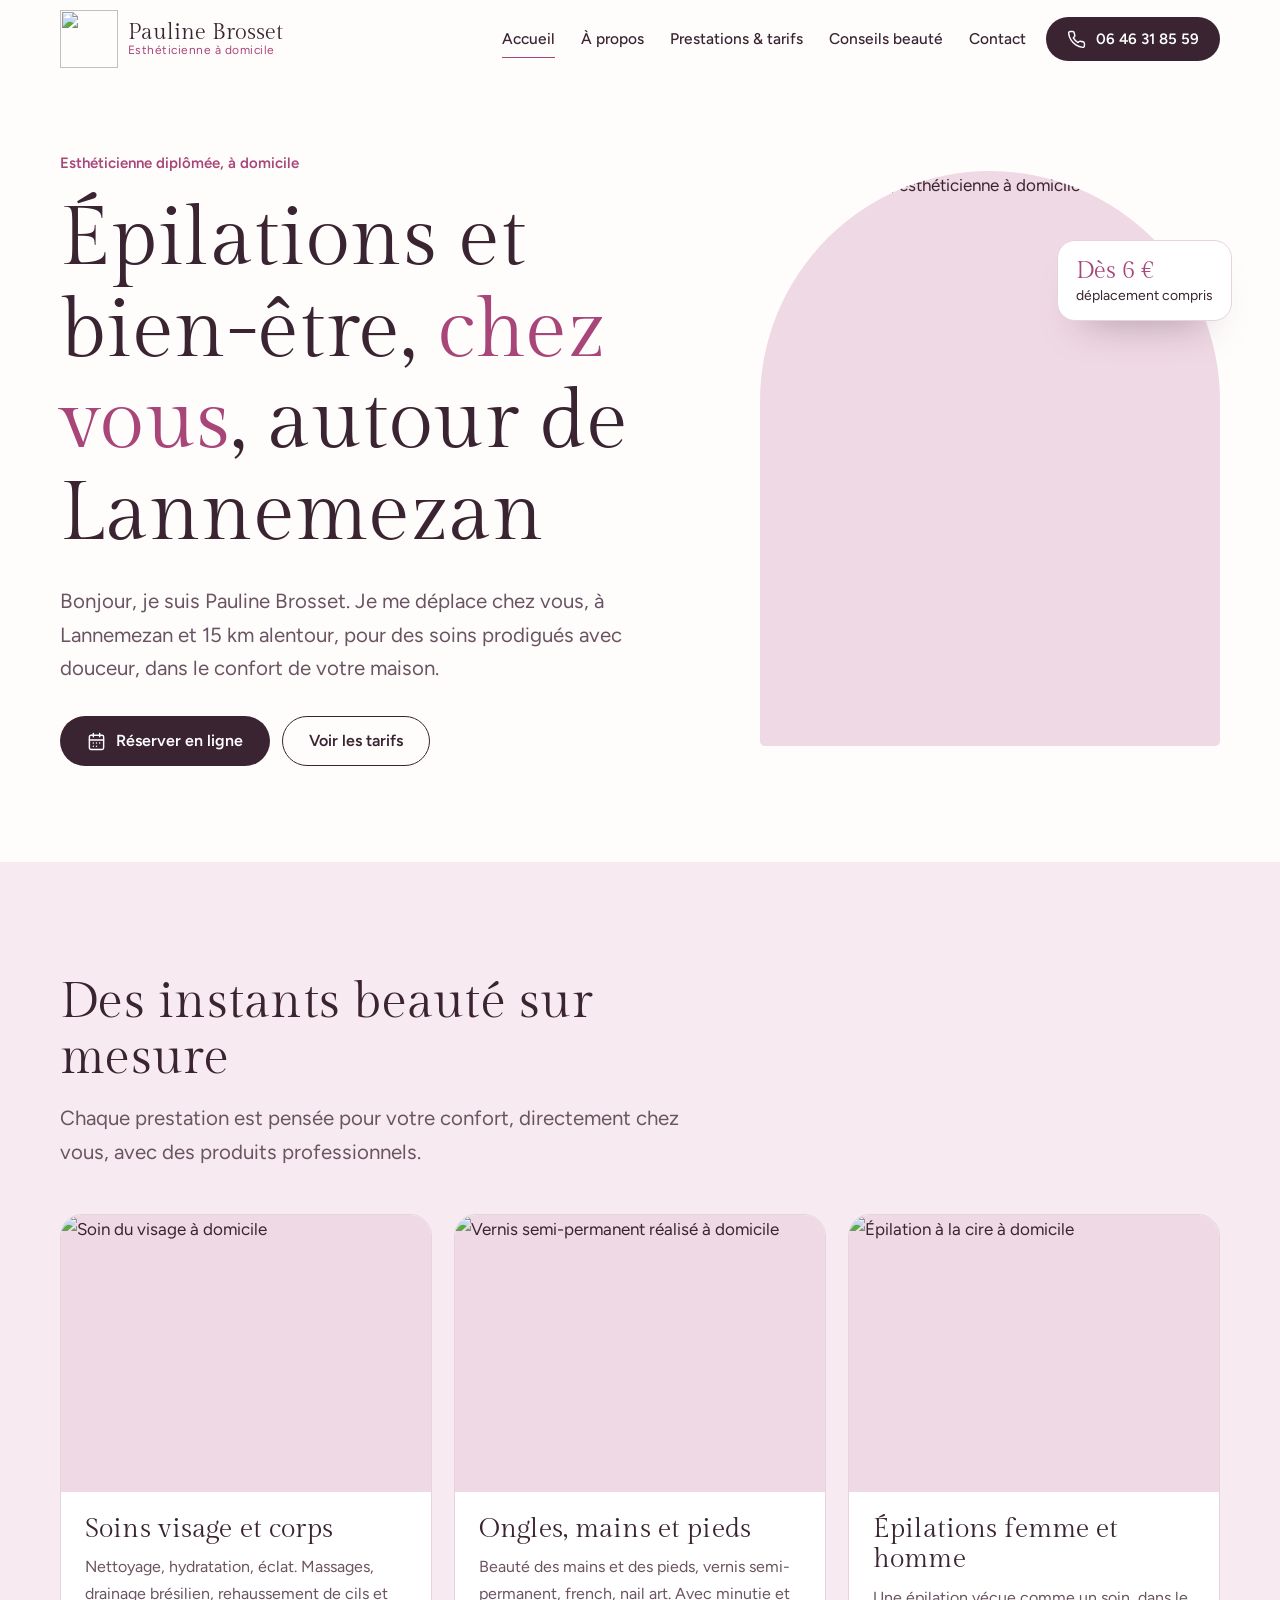
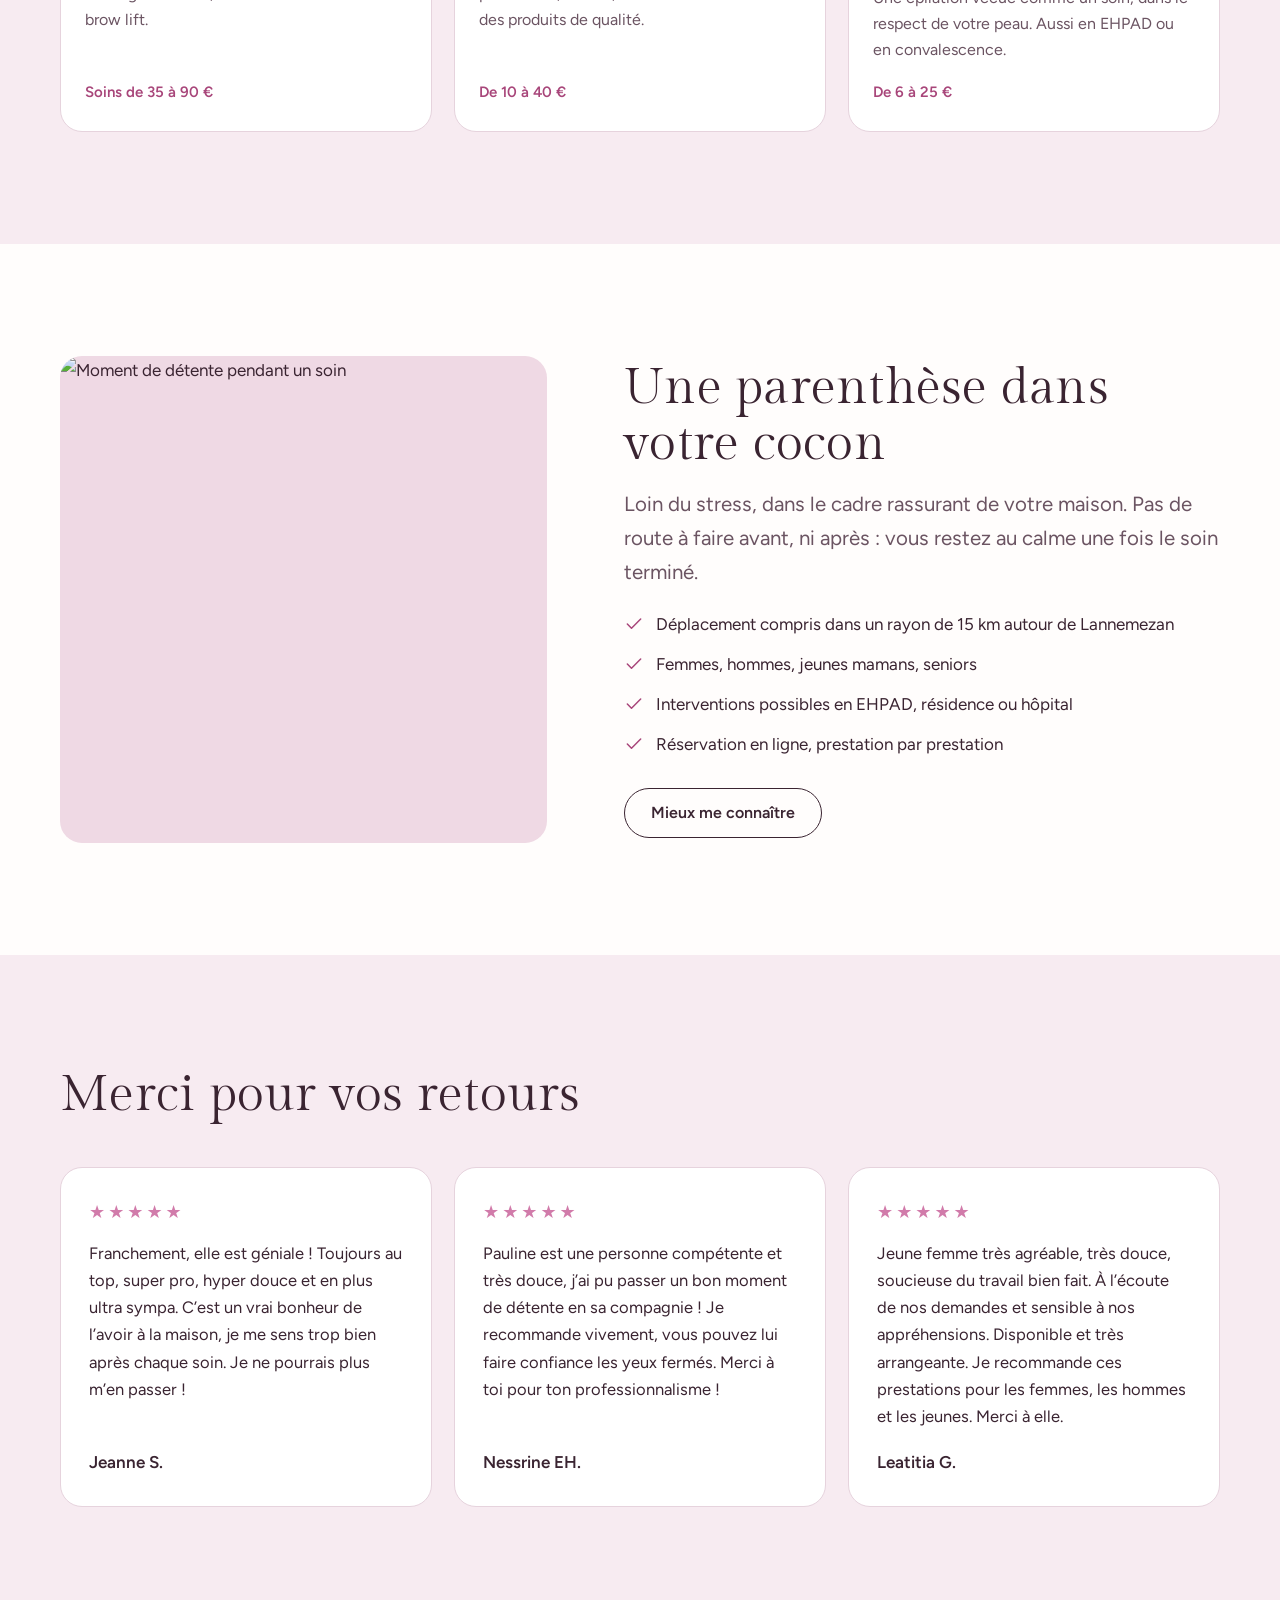
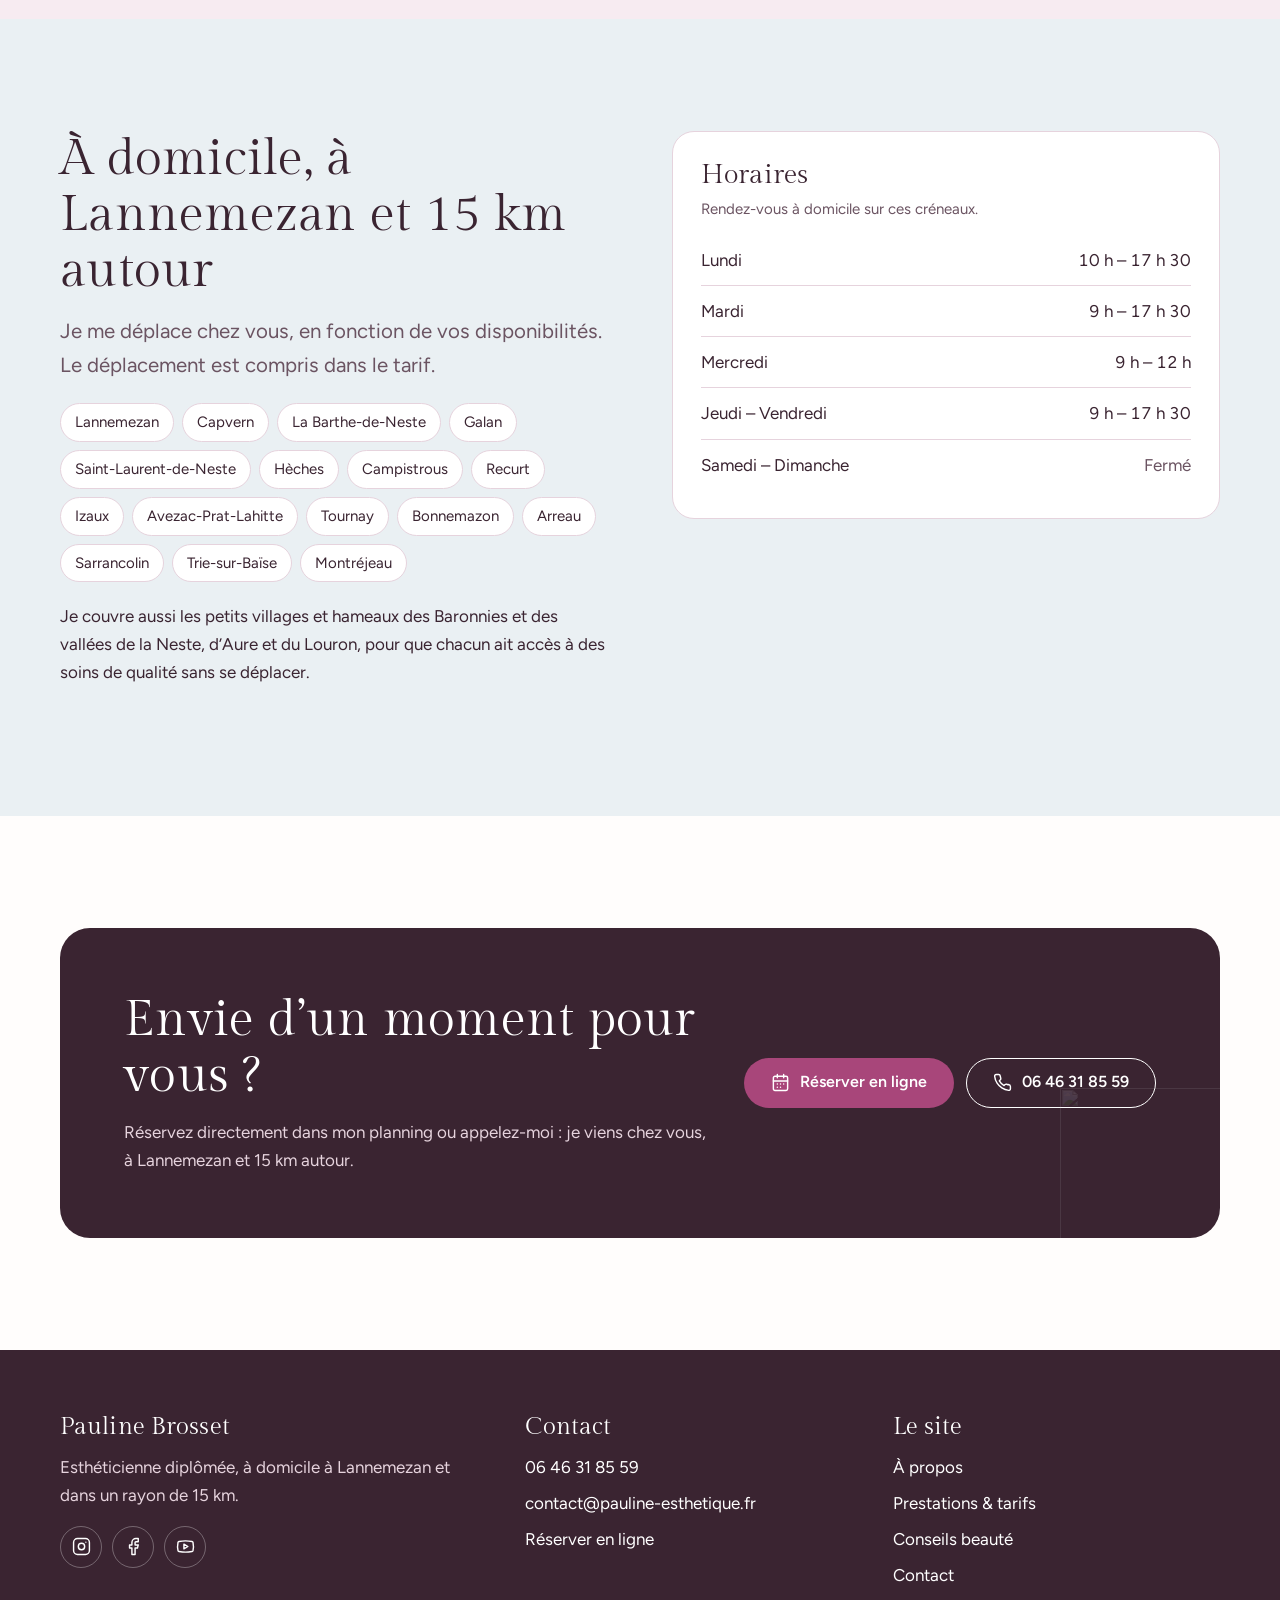
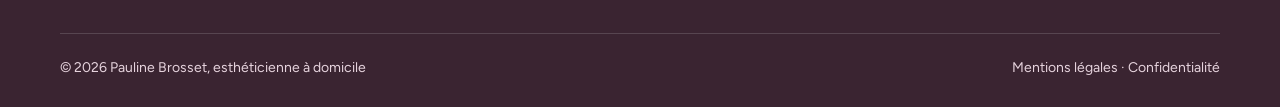
==== index.html @ f0e45cf8 "Nouveau site Pauline Brosset (pages, tarifs, réservation Cal.com) Co-Authored-By: Claude Opus 5.5 <n" ====
<!doctype html>
<html lang="fr">
<head>
<meta charset="utf-8">
<meta name="viewport" content="width=device-width, initial-scale=1">
<title>Esthéticienne à domicile à Lannemezan | Pauline Brosset</title>
<meta name="description" content="Épilations, soins du visage, ongles et massages à domicile à Lannemezan et 15 km autour. Esthéticienne diplômée, déplacement compris. Réservation en ligne.">
<link rel="canonical" href="https://www.pauline-esthetique.fr/">
<meta property="og:type" content="website">
<meta property="og:locale" content="fr_FR">
<meta property="og:title" content="Esthéticienne à domicile à Lannemezan | Pauline Brosset">
<meta property="og:description" content="Épilations, soins du visage, ongles et massages à domicile à Lannemezan et 15 km autour. Esthéticienne diplômée, déplacement compris. Réservation en ligne.">
<meta property="og:url" content="https://www.pauline-esthetique.fr/">
<meta property="og:image" content="https://www.pauline-esthetique.fr/assets/img/pauline.webp">
<meta name="theme-color" content="#3A2431">
<link rel="icon" href="/assets/img/logo.webp" type="image/webp">
<link rel="preconnect" href="https://fonts.googleapis.com">
<link rel="preconnect" href="https://fonts.gstatic.com" crossorigin>
<link rel="stylesheet" href="https://fonts.googleapis.com/css2?family=Figtree:wght@400;500;600&family=Gilda+Display&display=swap">
<link rel="stylesheet" href="/assets/css/site.v1.css">
<script type="application/ld+json">{"@context": "https://schema.org", "@type": "BeautySalon", "name": "Pauline Brosset, esthéticienne à domicile", "url": "https://www.pauline-esthetique.fr/", "image": "https://www.pauline-esthetique.fr/assets/img/pauline.webp", "telephone": "+33646318559", "email": "contact@pauline-esthetique.fr", "address": {"@type": "PostalAddress", "addressLocality": "Lannemezan", "postalCode": "65300", "addressCountry": "FR"}, "areaServed": [{"@type": "City", "name": "Lannemezan"}, {"@type": "City", "name": "Capvern"}, {"@type": "City", "name": "La Barthe-de-Neste"}, {"@type": "City", "name": "Galan"}, {"@type": "City", "name": "Saint-Laurent-de-Neste"}, {"@type": "City", "name": "Hèches"}, {"@type": "City", "name": "Campistrous"}, {"@type": "City", "name": "Recurt"}, {"@type": "City", "name": "Izaux"}, {"@type": "City", "name": "Avezac-Prat-Lahitte"}, {"@type": "City", "name": "Tournay"}, {"@type": "City", "name": "Bonnemazon"}, {"@type": "City", "name": "Arreau"}, {"@type": "City", "name": "Sarrancolin"}, {"@type": "City", "name": "Trie-sur-Baïse"}, {"@type": "City", "name": "Montréjeau"}], "openingHoursSpecification": [{"@type": "OpeningHoursSpecification", "dayOfWeek": "Monday", "opens": "10:00", "closes": "17:30"}, {"@type": "OpeningHoursSpecification", "dayOfWeek": "Tuesday", "opens": "09:00", "closes": "17:30"}, {"@type": "OpeningHoursSpecification", "dayOfWeek": "Wednesday", "opens": "09:00", "closes": "12:00"}, {"@type": "OpeningHoursSpecification", "dayOfWeek": ["Thursday", "Friday"], "opens": "09:00", "closes": "17:30"}], "sameAs": ["https://www.instagram.com/pauline_.brosset/", "https://www.facebook.com/profile.php?id=61567722997251", "https://www.youtube.com/@PaulineBROSSETEstheticienne"], "priceRange": "6 € – 90 €"}</script>
</head>
<body>
<a class="sr" href="#main">Aller au contenu</a>
<header class="top">
  <div class="wrap">
    <a class="logo" href="/" aria-label="Pauline Brosset, accueil"><img src="/assets/img/logo.webp" alt="" width="58" height="58"><span>Pauline Brosset<small>Esthéticienne à domicile</small></span></a>
    <nav class="nav" id="nav" aria-label="Navigation principale">
      <a href="/" aria-current=page>Accueil</a><a href="/a-propos-de-moi/">À propos</a><a href="/services-tarifs/">Prestations & tarifs</a><a href="/conseils-beaute/">Conseils beauté</a><a href="/contact/">Contact</a>
    </nav>
    <a class="btn btn-plein btn-tel" href="tel:+33646318559" aria-label="Appeler le 06 46 31 85 59"><svg viewBox="0 0 24 24" fill="none" stroke="currentColor" stroke-width="1.8" stroke-linecap="round" stroke-linejoin="round" aria-hidden="true"><path d="M22 16.9v3a2 2 0 0 1-2.2 2 19.8 19.8 0 0 1-8.6-3.1 19.5 19.5 0 0 1-6-6A19.8 19.8 0 0 1 2.1 4.2 2 2 0 0 1 4.1 2h3a2 2 0 0 1 2 1.7c.1 1 .4 1.9.7 2.8a2 2 0 0 1-.5 2.1L8 9.9a16 16 0 0 0 6 6l1.3-1.3a2 2 0 0 1 2.1-.4c.9.3 1.8.6 2.8.7a2 2 0 0 1 1.7 2z"/></svg><span>06 46 31 85 59</span></a>
    <button class="burger" type="button" aria-label="Menu" aria-expanded="false" aria-controls="nav"><svg viewBox="0 0 24 24" fill="none" stroke="currentColor" stroke-width="1.8" stroke-linecap="round" stroke-linejoin="round" aria-hidden="true"><path d="M4 7h16M4 12h16M4 17h16"/></svg></button>
  </div>
</header>
<main id="main">
<section class="hero"><div class="wrap">
  <div>
    <p class="kicker">Esthéticienne diplômée, à domicile</p>
    <h1>Épilations et bien-être, <em>chez vous</em>, autour de Lannemezan</h1>
    <p class="lead">Bonjour, je suis Pauline Brosset. Je me déplace chez vous, à Lannemezan et 15 km alentour, pour des soins prodigués avec douceur, dans le confort de votre maison.</p>
    <div class="ctas">
      <a class="btn btn-plein" href="https://cal.com/pauline-brosset-estheticienne-xxyi8t" target="_blank" rel="noopener"><svg viewBox="0 0 24 24" fill="none" stroke="currentColor" stroke-width="1.8" stroke-linecap="round" stroke-linejoin="round" aria-hidden="true"><rect x="3" y="4" width="18" height="18" rx="2"/><path d="M16 2v4M8 2v4M3 10h18M8 14h.01M12 14h.01M16 14h.01M8 18h.01M12 18h.01"/></svg>Réserver en ligne</a>
      <a class="btn btn-ligne" href="/services-tarifs/">Voir les tarifs</a>
    </div>
  </div>
  <div class="arche">
    <div class="ph"><img src="/assets/img/pauline.webp" alt="Pauline Brosset, esthéticienne à domicile à Lannemezan" width="880" height="1100" fetchpriority="high"></div>
    <div class="badge"><b>Dès 6 €</b>déplacement compris</div>
  </div>
</div></section>

<section class="sec poudre"><div class="wrap">
  <div class="sec-head">
    <h2>Des instants beauté sur mesure</h2>
    <p class="lead">Chaque prestation est pensée pour votre confort, directement chez vous, avec des produits professionnels.</p>
  </div>
  <div class="cartes">
    <a class="carte" href="/services-tarifs/#soins">
      <div class="ph"><img src="/assets/img/visage.webp" alt="Soin du visage à domicile" width="768" height="768" loading="lazy"></div>
      <div class="tx"><h3>Soins visage et corps</h3><p>Nettoyage, hydratation, éclat. Massages, drainage brésilien, rehaussement de cils et brow lift.</p><span class="des">Soins de 35 à 90 €</span></div>
    </a>
    <a class="carte" href="/services-tarifs/#ongles">
      <div class="ph"><img src="/assets/img/mains.webp" alt="Vernis semi-permanent réalisé à domicile" width="768" height="768" loading="lazy"></div>
      <div class="tx"><h3>Ongles, mains et pieds</h3><p>Beauté des mains et des pieds, vernis semi-permanent, french, nail art. Avec minutie et des produits de qualité.</p><span class="des">De 10 à 40 €</span></div>
    </a>
    <a class="carte" href="/services-tarifs/#epilations">
      <div class="ph"><img src="/assets/img/epilation.webp" alt="Épilation à la cire à domicile" width="768" height="768" loading="lazy"></div>
      <div class="tx"><h3>Épilations femme et homme</h3><p>Une épilation vécue comme un soin, dans le respect de votre peau. Aussi en EHPAD ou en convalescence.</p><span class="des">De 6 à 25 €</span></div>
    </a>
  </div>
</div></section>

<section class="sec"><div class="wrap duo">
  <div class="ph"><img src="/assets/img/soin.webp" alt="Moment de détente pendant un soin" width="720" height="720" loading="lazy"></div>
  <div>
    <h2>Une parenthèse dans votre cocon</h2>
    <p class="lead" style="margin-top:16px">Loin du stress, dans le cadre rassurant de votre maison. Pas de route à faire avant, ni après : vous restez au calme une fois le soin terminé.</p>
    <ul class="liste">
      <li><svg viewBox="0 0 24 24" fill="none" stroke="currentColor" stroke-width="1.8" stroke-linecap="round" stroke-linejoin="round" aria-hidden="true"><path d="M20 6 9 17l-5-5"/></svg><span>Déplacement compris dans un rayon de 15 km autour de Lannemezan</span></li>
      <li><svg viewBox="0 0 24 24" fill="none" stroke="currentColor" stroke-width="1.8" stroke-linecap="round" stroke-linejoin="round" aria-hidden="true"><path d="M20 6 9 17l-5-5"/></svg><span>Femmes, hommes, jeunes mamans, seniors</span></li>
      <li><svg viewBox="0 0 24 24" fill="none" stroke="currentColor" stroke-width="1.8" stroke-linecap="round" stroke-linejoin="round" aria-hidden="true"><path d="M20 6 9 17l-5-5"/></svg><span>Interventions possibles en EHPAD, résidence ou hôpital</span></li>
      <li><svg viewBox="0 0 24 24" fill="none" stroke="currentColor" stroke-width="1.8" stroke-linecap="round" stroke-linejoin="round" aria-hidden="true"><path d="M20 6 9 17l-5-5"/></svg><span>Réservation en ligne, prestation par prestation</span></li>
    </ul>
    <div class="ctas"><a class="btn btn-ligne" href="/a-propos-de-moi/">Mieux me connaître</a></div>
  </div>
</div></section>

<section class="sec poudre"><div class="wrap">
  <div class="sec-head"><h2>Merci pour vos retours</h2></div>
  <div class="avis">
    <figure class="avi"><div class="et" aria-label="5 étoiles sur 5">★★★★★</div><blockquote>Franchement, elle est géniale ! Toujours au top, super pro, hyper douce et en plus ultra sympa. C’est un vrai bonheur de l’avoir à la maison, je me sens trop bien après chaque soin. Je ne pourrais plus m’en passer !</blockquote><figcaption>Jeanne S.</figcaption></figure><figure class="avi"><div class="et" aria-label="5 étoiles sur 5">★★★★★</div><blockquote>Pauline est une personne compétente et très douce, j’ai pu passer un bon moment de détente en sa compagnie ! Je recommande vivement, vous pouvez lui faire confiance les yeux fermés. Merci à toi pour ton professionnalisme !</blockquote><figcaption>Nessrine EH.</figcaption></figure><figure class="avi"><div class="et" aria-label="5 étoiles sur 5">★★★★★</div><blockquote>Jeune femme très agréable, très douce, soucieuse du travail bien fait. À l’écoute de nos demandes et sensible à nos appréhensions. Disponible et très arrangeante. Je recommande ces prestations pour les femmes, les hommes et les jeunes. Merci à elle.</blockquote><figcaption>Leatitia G.</figcaption></figure>
  </div>
</div></section>

<section class="sec brume" id="zone"><div class="wrap zone">
  <div>
    <h2>À domicile, à Lannemezan et 15 km autour</h2>
    <p class="lead" style="margin-top:16px">Je me déplace chez vous, en fonction de vos disponibilités. Le déplacement est compris dans le tarif.</p>
    <ul class="villes"><li>Lannemezan</li><li>Capvern</li><li>La Barthe-de-Neste</li><li>Galan</li><li>Saint-Laurent-de-Neste</li><li>Hèches</li><li>Campistrous</li><li>Recurt</li><li>Izaux</li><li>Avezac-Prat-Lahitte</li><li>Tournay</li><li>Bonnemazon</li><li>Arreau</li><li>Sarrancolin</li><li>Trie-sur-Baïse</li><li>Montréjeau</li></ul>
    <p style="margin-top:20px">Je couvre aussi les petits villages et hameaux des Baronnies et des vallées de la Neste, d’Aure et du Louron, pour que chacun ait accès à des soins de qualité sans se déplacer.</p>
  </div>
  <div class="horaires">
    <h3>Horaires</h3>
    <p class="note" style="margin:0">Rendez-vous à domicile sur ces créneaux.</p>
    <table><tr><td>Lundi</td><td>10 h – 17 h 30</td></tr><tr><td>Mardi</td><td>9 h – 17 h 30</td></tr><tr><td>Mercredi</td><td>9 h – 12 h</td></tr><tr><td>Jeudi – Vendredi</td><td>9 h – 17 h 30</td></tr><tr><td>Samedi – Dimanche</td><td class=f>Fermé</td></tr></table>
  </div>
</div></section>

<section class="sec"><div class="wrap">
  <div class="rdv">
    <div><h2>Envie d’un moment pour vous ?</h2><p>Réservez directement dans mon planning ou appelez-moi : je viens chez vous, à Lannemezan et 15 km autour.</p></div>
    <div class="ctas"><a class="btn btn-rose" href="https://cal.com/pauline-brosset-estheticienne-xxyi8t" target="_blank" rel="noopener"><svg viewBox="0 0 24 24" fill="none" stroke="currentColor" stroke-width="1.8" stroke-linecap="round" stroke-linejoin="round" aria-hidden="true"><rect x="3" y="4" width="18" height="18" rx="2"/><path d="M16 2v4M8 2v4M3 10h18M8 14h.01M12 14h.01M16 14h.01M8 18h.01M12 18h.01"/></svg>Réserver en ligne</a><a class="btn btn-ligne" href="tel:+33646318559"><svg viewBox="0 0 24 24" fill="none" stroke="currentColor" stroke-width="1.8" stroke-linecap="round" stroke-linejoin="round" aria-hidden="true"><path d="M22 16.9v3a2 2 0 0 1-2.2 2 19.8 19.8 0 0 1-8.6-3.1 19.5 19.5 0 0 1-6-6A19.8 19.8 0 0 1 2.1 4.2 2 2 0 0 1 4.1 2h3a2 2 0 0 1 2 1.7c.1 1 .4 1.9.7 2.8a2 2 0 0 1-.5 2.1L8 9.9a16 16 0 0 0 6 6l1.3-1.3a2 2 0 0 1 2.1-.4c.9.3 1.8.6 2.8.7a2 2 0 0 1 1.7 2z"/></svg>06 46 31 85 59</a></div>
    <img class="trait" src="/assets/img/logo-blanc.webp" alt="" width="180" height="180" loading="lazy">
  </div>
</div></section>

</main>
<footer class="pied">
  <div class="wrap">
    <div class="grille">
      <div>
        <h2>Pauline Brosset</h2>
        <p>Esthéticienne diplômée, à domicile à Lannemezan et dans un rayon de 15 km.</p>
        <div class="reseaux">
          <a href="https://www.instagram.com/pauline_.brosset/" target="_blank" rel="noopener" aria-label="Instagram"><svg viewBox="0 0 24 24" fill="none" stroke="currentColor" stroke-width="1.8" stroke-linecap="round" stroke-linejoin="round" aria-hidden="true"><rect x="2" y="2" width="20" height="20" rx="5"/><circle cx="12" cy="12" r="4"/><path d="M17.5 6.5h.01"/></svg></a>
          <a href="https://www.facebook.com/profile.php?id=61567722997251" target="_blank" rel="noopener" aria-label="Facebook"><svg viewBox="0 0 24 24" fill="none" stroke="currentColor" stroke-width="1.8" stroke-linecap="round" stroke-linejoin="round" aria-hidden="true"><path d="M18 2h-3a5 5 0 0 0-5 5v3H7v4h3v8h4v-8h3l1-4h-4V7a1 1 0 0 1 1-1h3z"/></svg></a>
          <a href="https://www.youtube.com/@PaulineBROSSETEstheticienne" target="_blank" rel="noopener" aria-label="YouTube"><svg viewBox="0 0 24 24" fill="none" stroke="currentColor" stroke-width="1.8" stroke-linecap="round" stroke-linejoin="round" aria-hidden="true"><path d="M2.5 17a24 24 0 0 1 0-10 2 2 0 0 1 1.4-1.4 49.6 49.6 0 0 1 16.2 0A2 2 0 0 1 21.5 7a24 24 0 0 1 0 10 2 2 0 0 1-1.4 1.4 49.6 49.6 0 0 1-16.2 0A2 2 0 0 1 2.5 17"/><path d="m10 15 5-3-5-3z"/></svg></a>
        </div>
      </div>
      <div>
        <h2>Contact</h2>
        <ul>
          <li><a href="tel:+33646318559">06 46 31 85 59</a></li>
          <li><a href="mailto:contact@pauline-esthetique.fr">contact@pauline-esthetique.fr</a></li>
          <li><a href="https://cal.com/pauline-brosset-estheticienne-xxyi8t" target="_blank" rel="noopener">Réserver en ligne</a></li>
        </ul>
      </div>
      <div>
        <h2>Le site</h2>
        <ul>
          <li><a href="/a-propos-de-moi/">À propos</a></li><li><a href="/services-tarifs/">Prestations & tarifs</a></li><li><a href="/conseils-beaute/">Conseils beauté</a></li><li><a href="/contact/">Contact</a></li>
        </ul>
      </div>
    </div>
    <div class="bas">
      <span>© 2026 Pauline Brosset, esthéticienne à domicile</span>
      <span><a href="/contact/mentions-legales/">Mentions légales</a> · <a href="/contact/politique-de-confidentialite/">Confidentialité</a></span>
    </div>
  </div>
</footer>
<div class="barre">
  <a class="btn btn-ligne" href="tel:+33646318559"><svg viewBox="0 0 24 24" fill="none" stroke="currentColor" stroke-width="1.8" stroke-linecap="round" stroke-linejoin="round" aria-hidden="true"><path d="M22 16.9v3a2 2 0 0 1-2.2 2 19.8 19.8 0 0 1-8.6-3.1 19.5 19.5 0 0 1-6-6A19.8 19.8 0 0 1 2.1 4.2 2 2 0 0 1 4.1 2h3a2 2 0 0 1 2 1.7c.1 1 .4 1.9.7 2.8a2 2 0 0 1-.5 2.1L8 9.9a16 16 0 0 0 6 6l1.3-1.3a2 2 0 0 1 2.1-.4c.9.3 1.8.6 2.8.7a2 2 0 0 1 1.7 2z"/></svg>Appeler</a>
  <a class="btn btn-rose" href="https://cal.com/pauline-brosset-estheticienne-xxyi8t" target="_blank" rel="noopener"><svg viewBox="0 0 24 24" fill="none" stroke="currentColor" stroke-width="1.8" stroke-linecap="round" stroke-linejoin="round" aria-hidden="true"><rect x="3" y="4" width="18" height="18" rx="2"/><path d="M16 2v4M8 2v4M3 10h18M8 14h.01M12 14h.01M16 14h.01M8 18h.01M12 18h.01"/></svg>Réserver</a>
</div>
<script src="/assets/js/site.v1.js" defer></script>
</body>
</html>
---- assets/css/site.v1.css ----
:root{
  --encre:#3A2431;--encre-2:#6B5462;--rose:#A8467A;--rose-vif:#D17BAA;--poudre:#F7EBF1;--poudre-2:#EFD9E4;
  --brume:#EAF0F3;--blanc:#FFFDFC;--ligne:#E6D3DD;
  --display:"Gilda Display",Georgia,serif;--texte:"Figtree",system-ui,-apple-system,"Segoe UI",sans-serif;
  --r:22px;--wrap:1160px
}
*{box-sizing:border-box}
html{scroll-behavior:smooth;-webkit-text-size-adjust:100%}
body{margin:0;background:var(--blanc);color:var(--encre);font-family:var(--texte);font-size:17px;line-height:1.65}
img{max-width:100%;display:block}
a{color:var(--rose)}
a:focus-visible,button:focus-visible,summary:focus-visible{outline:3px solid var(--rose-vif);outline-offset:3px;border-radius:6px}
.wrap{width:min(var(--wrap),100% - 32px);margin-inline:auto}
h1,h2,h3{font-family:var(--display);font-weight:400;line-height:1.12;margin:0;letter-spacing:.005em}
h1{font-size:clamp(42px,6.4vw,82px)}
h2{font-size:clamp(32px,4.2vw,50px)}
h3{font-size:clamp(22px,2.2vw,27px)}
p{margin:0 0 1em}
.lead{font-size:clamp(18px,1.6vw,21px);color:var(--encre-2);max-width:56ch}
.sec{padding:clamp(64px,9vw,112px) 0}
.sec.poudre{background:var(--poudre)}
.sec.brume{background:var(--brume)}
.sec-head{max-width:640px;margin-bottom:44px}
.sec-head h2+p{margin-top:16px}
.sec-head.c{margin-inline:auto;text-align:center}

/* boutons */
.btn{display:inline-flex;align-items:center;justify-content:center;gap:10px;min-height:50px;padding:0 26px;border-radius:999px;font-weight:600;font-size:16px;text-decoration:none;border:1.5px solid transparent;transition:background .25s,color .25s,transform .25s,border-color .25s;cursor:pointer;font-family:inherit}
.btn svg{width:19px;height:19px;flex:none}
.btn-plein{background:var(--encre);color:#fff}
.btn-plein:hover{background:var(--rose)}
.btn-ligne{border-color:var(--encre);color:var(--encre);background:transparent}
.btn-ligne:hover{background:var(--encre);color:#fff}
.btn-rose{background:var(--rose);color:#fff}
.btn-rose:hover{background:var(--encre)}
.ctas{display:flex;flex-wrap:wrap;gap:12px;margin-top:30px}

/* en-tête */
.top{position:sticky;top:0;z-index:50;background:rgba(255,253,252,.92);backdrop-filter:blur(10px);-webkit-backdrop-filter:blur(10px);border-bottom:1px solid transparent;transition:border-color .3s}
.top.sc{border-color:var(--ligne)}
.top .wrap{display:flex;align-items:center;gap:20px;min-height:78px}
.logo{display:flex;align-items:center;gap:10px;text-decoration:none;color:var(--encre);margin-right:auto}
.logo img{width:58px;height:58px;object-fit:contain}
.logo span{font-family:var(--display);font-size:22px;line-height:1.05}
.logo small{display:block;font-family:var(--texte);font-size:12px;letter-spacing:.04em;color:var(--rose)}
.nav{display:flex;gap:26px}
.nav a{color:var(--encre);text-decoration:none;font-size:15.5px;font-weight:500;padding:6px 0;border-bottom:1.5px solid transparent}
.nav a:hover,.nav a[aria-current]{border-color:var(--rose)}
.top .btn{min-height:44px;padding:0 20px;font-size:15px}
.burger{display:none;width:46px;height:46px;border-radius:50%;border:1.5px solid var(--ligne);background:#fff;align-items:center;justify-content:center;cursor:pointer;color:var(--encre)}
.burger svg{width:22px;height:22px}
@media (max-width:980px){
  .nav{position:fixed;inset:78px 0 auto 0;flex-direction:column;gap:0;background:var(--blanc);padding:8px 16px 20px;border-bottom:1px solid var(--ligne);box-shadow:0 30px 40px -30px rgba(58,36,49,.35);transform:translateY(-12px);opacity:0;visibility:hidden;transition:.25s}
  .nav.open{transform:none;opacity:1;visibility:visible}
  .nav a{padding:14px 4px;border-bottom:1px solid var(--ligne);font-size:17px}
  .burger{display:inline-flex}
  .top .btn-tel span{display:none}
  .top .btn-tel{width:46px;padding:0}
  .logo span{font-size:19px}
  .logo img{width:48px;height:48px}
}
@media (max-width:420px){.logo small{display:none}}

/* hero accueil */
.hero{padding:clamp(36px,6vw,72px) 0 clamp(56px,8vw,96px);overflow:hidden}
.hero .wrap{display:grid;grid-template-columns:1.05fr .95fr;gap:clamp(32px,6vw,80px);align-items:center}
.hero .kicker{font-size:15px;color:var(--rose);font-weight:600;margin-bottom:18px}
.hero h1 em{font-style:normal;color:var(--rose)}
.hero .lead{margin-top:24px}
.arche{position:relative;justify-self:end;width:min(460px,100%)}
.arche .ph{aspect-ratio:4/5;border-radius:999px 999px var(--r) var(--r);overflow:hidden;background:var(--poudre-2)}
.arche .ph img{width:100%;height:100%;object-fit:cover}
.arche .trait{position:absolute;left:-58px;bottom:-34px;width:190px;opacity:.9;filter:drop-shadow(0 1px 0 rgba(0,0,0,.02))}
.arche .badge{position:absolute;right:-12px;top:12%;background:#fff;border:1px solid var(--ligne);border-radius:18px;padding:14px 18px;box-shadow:0 24px 40px -28px rgba(58,36,49,.5);font-size:14px;line-height:1.35}
.arche .badge b{display:block;font-family:var(--display);font-size:24px;font-weight:400;color:var(--rose)}
@media (max-width:860px){
  .hero .wrap{grid-template-columns:1fr}
  .arche{justify-self:center;width:min(360px,86%);margin-top:10px}
  .arche .trait{left:-30px;width:130px}
  .arche .badge{right:-8px}
}

/* cartes prestations */
.cartes{display:grid;grid-template-columns:repeat(3,1fr);gap:22px}
.carte{background:#fff;border-radius:var(--r);overflow:hidden;display:flex;flex-direction:column;text-decoration:none;color:inherit;border:1px solid var(--ligne);transition:transform .3s,box-shadow .3s}
.carte:hover{transform:translateY(-4px);box-shadow:0 30px 50px -36px rgba(58,36,49,.55)}
.carte .ph{aspect-ratio:4/3;overflow:hidden;background:var(--poudre-2)}
.carte .ph img{width:100%;height:100%;object-fit:cover;transition:transform .8s}
.carte:hover .ph img{transform:scale(1.04)}
.carte .tx{padding:22px 24px 26px;display:flex;flex-direction:column;gap:10px;flex:1}
.carte p{margin:0;color:var(--encre-2);font-size:16px}
.carte .des{margin-top:auto;padding-top:6px;font-weight:600;color:var(--rose);font-size:15px}
@media (max-width:860px){.cartes{grid-template-columns:1fr}}

/* duo texte / image */
.duo{display:grid;grid-template-columns:.9fr 1.1fr;gap:clamp(32px,6vw,80px);align-items:center}
.duo.inv{grid-template-columns:1.1fr .9fr}
.duo.inv .ph{order:2}
.duo .ph{border-radius:var(--r);overflow:hidden;aspect-ratio:1;background:var(--poudre-2)}
.duo .ph img{width:100%;height:100%;object-fit:cover}
@media (max-width:860px){.duo,.duo.inv{grid-template-columns:1fr}.duo.inv .ph{order:0}}
.liste{list-style:none;padding:0;margin:20px 0 0;display:grid;gap:12px}
.liste li{display:flex;gap:12px;align-items:flex-start}
.liste svg{width:20px;height:20px;flex:none;margin-top:4px;color:var(--rose)}

/* valeurs */
.valeurs{display:grid;grid-template-columns:repeat(4,1fr);gap:20px}
.valeur{background:#fff;border-radius:var(--r);padding:26px;border:1px solid var(--ligne)}
.valeur h3{font-size:24px;margin-bottom:8px;color:var(--rose)}
.valeur p{margin:0;font-size:16px;color:var(--encre-2)}
@media (max-width:980px){.valeurs{grid-template-columns:1fr 1fr}}
@media (max-width:560px){.valeurs{grid-template-columns:1fr}}

/* avis */
.avis{display:grid;grid-template-columns:repeat(3,1fr);gap:22px}
.avi{background:#fff;border-radius:var(--r);padding:30px 28px;margin:0;border:1px solid var(--ligne);display:flex;flex-direction:column}
.avi .et{color:var(--rose-vif);letter-spacing:3px;font-size:18px;margin-bottom:12px}
.avi blockquote{margin:0 0 18px;font-size:16.5px}
.avi figcaption{margin-top:auto;font-weight:600}
@media (max-width:860px){.avis{grid-template-columns:1fr}}

/* zone */
.zone{display:grid;grid-template-columns:1fr 1fr;gap:clamp(32px,5vw,64px);align-items:start}
.villes{display:flex;flex-wrap:wrap;gap:8px;margin:20px 0 0;padding:0;list-style:none}
.villes li{background:#fff;border:1px solid var(--ligne);border-radius:999px;padding:6px 14px;font-size:15px}
.horaires{background:#fff;border-radius:var(--r);padding:28px;border:1px solid var(--ligne)}
.horaires h3{margin-bottom:6px}
.horaires table{width:100%;border-collapse:collapse;margin-top:14px}
.horaires td{padding:11px 0;border-bottom:1px solid var(--ligne)}
.horaires td+td{text-align:right;font-variant-numeric:tabular-nums}
.horaires tr:last-child td{border:0}
.horaires .f{color:var(--encre-2)}
@media (max-width:860px){.zone{grid-template-columns:1fr}}

/* bandeau rdv */
.rdv{background:var(--encre);color:#fff;border-radius:calc(var(--r) + 8px);padding:clamp(36px,6vw,64px);display:grid;grid-template-columns:1fr auto;gap:28px;align-items:center;position:relative;overflow:hidden}
.rdv h2{color:#fff}
.rdv p{color:#E6D3DD;margin:14px 0 0}
.rdv .btn-ligne{border-color:#fff;color:#fff}
.rdv .btn-ligne:hover{background:#fff;color:var(--encre)}
.rdv .ctas{margin:0}
.rdv .trait{position:absolute;right:-20px;bottom:-30px;width:180px;opacity:.12;pointer-events:none}
@media (max-width:860px){.rdv{grid-template-columns:1fr}}

/* en-tête de page */
.phead{padding:clamp(48px,7vw,88px) 0 clamp(40px,5vw,60px);background:var(--poudre)}
.phead .crumb{font-size:14px;color:var(--encre-2);margin-bottom:18px}
.phead .crumb a{color:var(--encre-2)}
.phead .lead{margin-top:18px}

/* carte des soins (tarifs) */
.onglets{position:sticky;top:78px;z-index:20;background:rgba(255,253,252,.95);backdrop-filter:blur(8px);-webkit-backdrop-filter:blur(8px);border-bottom:1px solid var(--ligne)}
.onglets .wrap{display:flex;gap:8px;overflow-x:auto;padding:12px 0;scrollbar-width:none}
.onglets a{flex:none;text-decoration:none;color:var(--encre);border:1.5px solid var(--ligne);border-radius:999px;padding:8px 18px;font-weight:600;font-size:15px;background:#fff}
.onglets a.on{background:var(--encre);border-color:var(--encre);color:#fff}
.menu{scroll-margin-top:150px}
.menu+.menu{margin-top:clamp(56px,7vw,88px)}
.menu-head{display:flex;justify-content:space-between;align-items:end;gap:20px;flex-wrap:wrap;margin-bottom:18px}
.menu-head p{margin:8px 0 0;color:var(--encre-2);max-width:60ch}
.groupe{margin-top:30px}
.groupe h3{font-size:24px;color:var(--rose);margin-bottom:6px}
.ligne{display:grid;grid-template-columns:1fr auto auto;gap:6px 18px;align-items:baseline;padding:16px 0;border-bottom:1px solid var(--ligne)}
.ligne .n{font-weight:600;display:flex;align-items:baseline;gap:12px}
.ligne .n::after{content:"";flex:1;border-bottom:1.5px dotted #CDB3C1;transform:translateY(-4px);min-width:20px}
.ligne .p{font-family:var(--display);font-size:24px;white-space:nowrap}
.ligne .d{grid-column:1/-1;margin:0;color:var(--encre-2);font-size:15.5px;max-width:70ch}
.ligne .r{font-size:14.5px;font-weight:600;color:var(--rose);text-decoration:none;border:1.5px solid var(--poudre-2);border-radius:999px;padding:5px 14px;white-space:nowrap;background:#fff}
.ligne .r:hover{background:var(--rose);border-color:var(--rose);color:#fff}
.ligne .t{font-weight:400;color:var(--encre-2);font-size:14px;white-space:nowrap;order:2}
.ligne .n::after{order:3}
@media (max-width:620px){
  .ligne{grid-template-columns:1fr auto}
  .ligne .r{grid-column:1/-1;justify-self:start;margin-top:4px}
  .ligne .n::after{display:none}
}
.note{font-size:15px;color:var(--encre-2)}

/* bons cadeaux */
.bons{display:grid;grid-template-columns:repeat(3,1fr);gap:20px}
.bon{background:#fff;border:1.5px dashed var(--rose-vif);border-radius:var(--r);padding:28px;text-align:center;display:flex;flex-direction:column;gap:10px;align-items:center}
.bon b{font-family:var(--display);font-weight:400;font-size:46px;color:var(--rose);line-height:1}
.bon p{margin:0;color:var(--encre-2);font-size:15.5px}
.bon .btn{margin-top:auto;min-height:44px}
@media (max-width:860px){.bons{grid-template-columns:1fr}}

/* conseils */
.article{max-width:740px}
.article h2{margin:0 0 18px}
.article h3{margin:32px 0 10px;font-size:23px}
.article+.article{margin-top:clamp(56px,7vw,80px);padding-top:clamp(56px,7vw,80px);border-top:1px solid var(--ligne)}
.astuce{background:var(--poudre);border-radius:var(--r);padding:22px 26px;margin-top:22px}
.astuce p:last-child{margin:0}
.sommaire{display:flex;flex-wrap:wrap;gap:8px;margin-top:26px}
.sommaire a{text-decoration:none;border:1.5px solid var(--ligne);border-radius:999px;padding:7px 16px;color:var(--encre);background:#fff;font-size:15px;font-weight:500}
.sommaire a:hover{border-color:var(--rose)}

/* contact */
.contact{display:grid;grid-template-columns:1.1fr .9fr;gap:clamp(32px,5vw,64px);align-items:start}
.form{background:#fff;border:1px solid var(--ligne);border-radius:var(--r);padding:clamp(24px,4vw,36px);display:grid;gap:16px}
.form .row{display:grid;grid-template-columns:1fr 1fr;gap:16px}
.form label{display:grid;gap:6px;font-weight:600;font-size:15px}
.form input,.form textarea,.form select{font:inherit;font-weight:400;border:1.5px solid var(--ligne);border-radius:14px;padding:12px 14px;background:var(--blanc);color:var(--encre);width:100%}
.form input:focus,.form textarea:focus,.form select:focus{outline:none;border-color:var(--rose)}
.form textarea{min-height:130px;resize:vertical}
.form .cg{display:flex;gap:10px;align-items:flex-start;font-weight:400;font-size:14.5px}
.form .cg input{width:auto;margin-top:5px}
.form .fine{font-size:14px;color:var(--encre-2);margin:0}
@media (max-width:860px){.contact{grid-template-columns:1fr}}
@media (max-width:560px){.form .row{grid-template-columns:1fr}}
.coord{display:grid;gap:14px}
.coord a.c{display:flex;align-items:center;gap:14px;background:#fff;border:1px solid var(--ligne);border-radius:var(--r);padding:18px 20px;text-decoration:none;color:var(--encre);font-weight:600}
.coord a.c:hover{border-color:var(--rose)}
.coord a.c small{display:block;font-weight:400;color:var(--encre-2);font-size:14px}
.coord a.c svg{width:24px;height:24px;color:var(--rose);flex:none}

/* légal */
.legal{max-width:760px}
.legal h2{font-size:28px;margin:36px 0 12px}

/* pied */
.pied{background:var(--encre);color:#E6D3DD;padding:64px 0 28px;margin-top:0}
.pied .grille{display:grid;grid-template-columns:1.3fr 1fr 1fr;gap:40px}
.pied h2{font-size:24px;color:#fff;margin-bottom:12px}
.pied a{color:#fff;text-decoration:none}
.pied a:hover{text-decoration:underline}
.pied ul{list-style:none;padding:0;margin:0;display:grid;gap:8px}
.pied .reseaux{display:flex;gap:10px;margin-top:16px}
.pied .reseaux a{width:42px;height:42px;border-radius:50%;border:1px solid rgba(255,255,255,.3);display:inline-flex;align-items:center;justify-content:center}
.pied .reseaux svg{width:19px;height:19px}
.pied .bas{border-top:1px solid rgba(255,255,255,.15);margin-top:44px;padding-top:22px;display:flex;justify-content:space-between;flex-wrap:wrap;gap:12px;font-size:14px}
.pied .bas a{color:#E6D3DD}
@media (max-width:860px){.pied .grille{grid-template-columns:1fr}}

/* barre mobile */
.barre{display:none}
@media (max-width:720px){
  .barre{display:grid;grid-template-columns:1fr 1fr;gap:8px;position:fixed;left:0;right:0;bottom:0;z-index:60;padding:10px 12px calc(10px + env(safe-area-inset-bottom));background:rgba(255,253,252,.96);border-top:1px solid var(--ligne);backdrop-filter:blur(8px)}
  .barre .btn{min-height:46px;padding:0 12px;font-size:15px}
  body{padding-bottom:72px}
}

/* apparition */
.rv{opacity:0;transform:translateY(18px);transition:opacity .8s ease,transform .8s cubic-bezier(.2,.8,.2,1)}
.rv.in{opacity:1;transform:none}
@media (prefers-reduced-motion:reduce){*{scroll-behavior:auto!important}.rv{opacity:1;transform:none;transition:none}.carte,.carte .ph img{transition:none}}
.sr{position:absolute;width:1px;height:1px;overflow:hidden;clip:rect(0 0 0 0);white-space:nowrap}
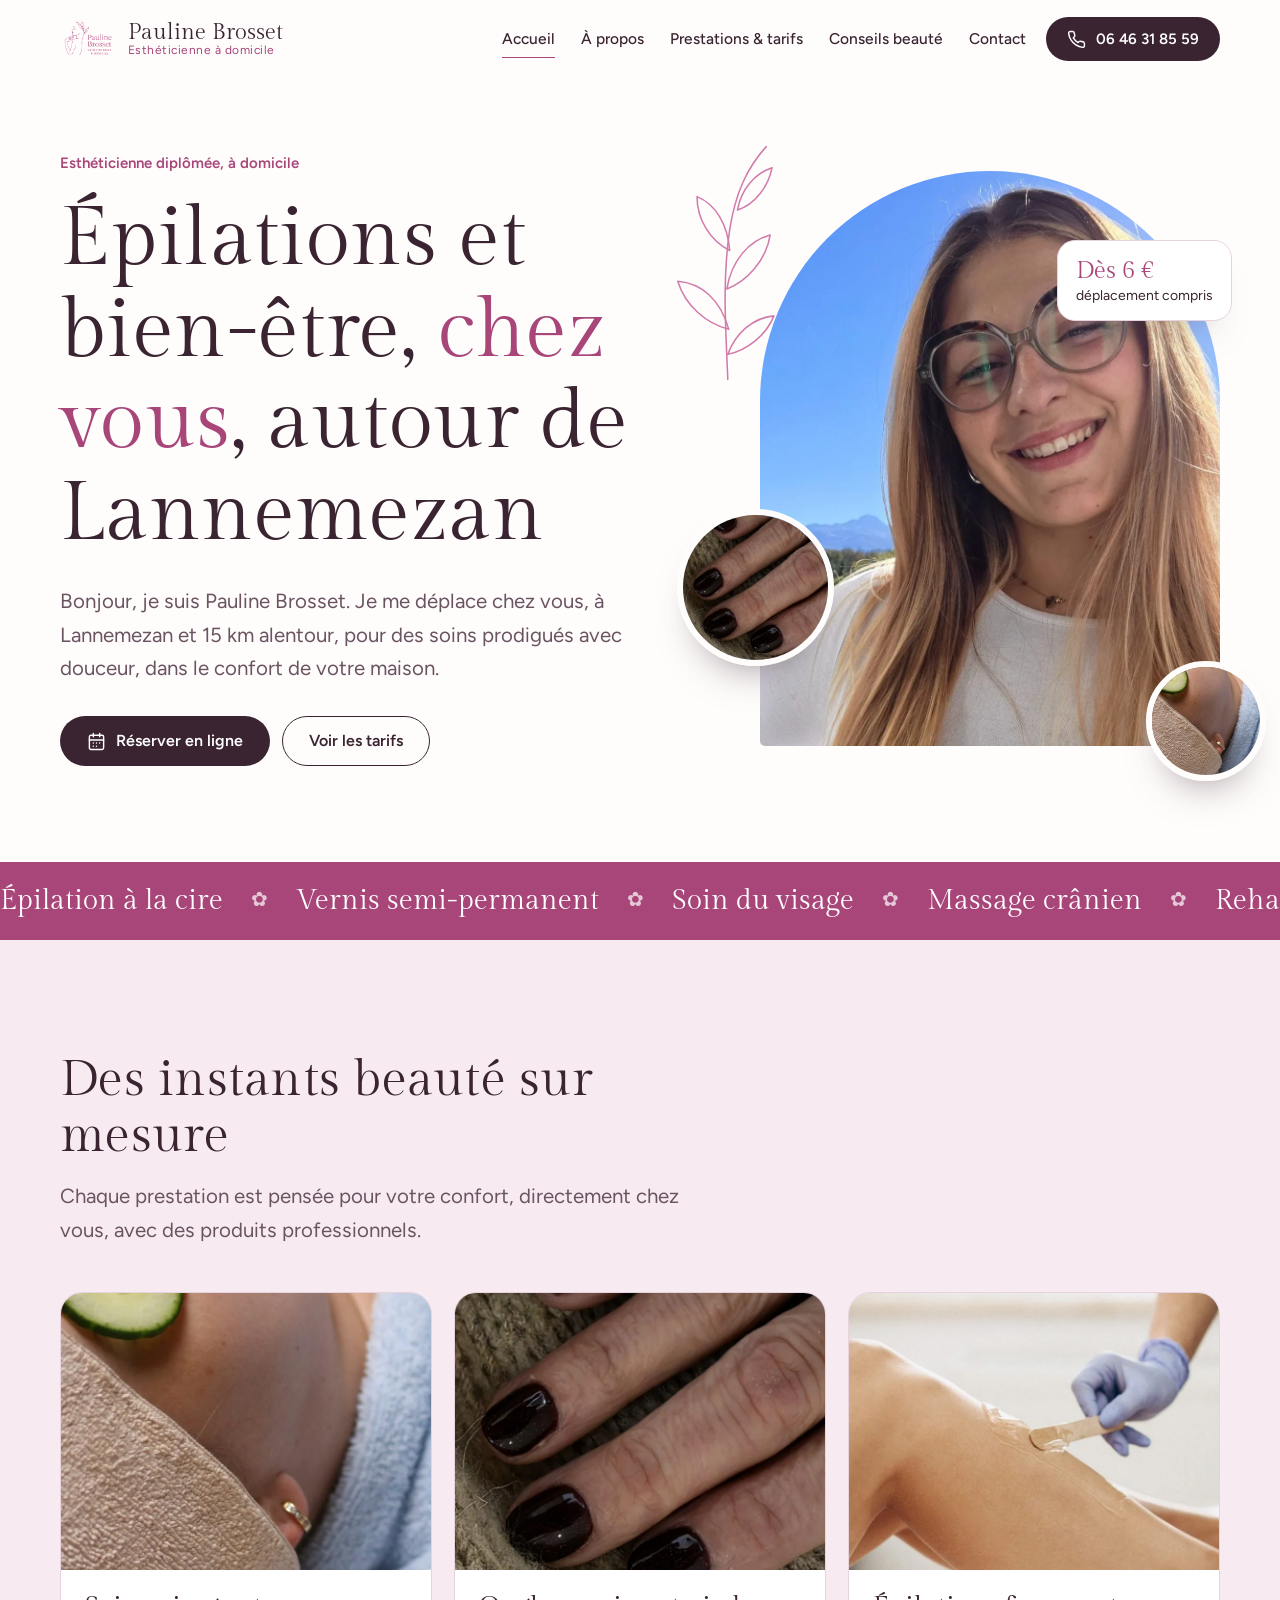
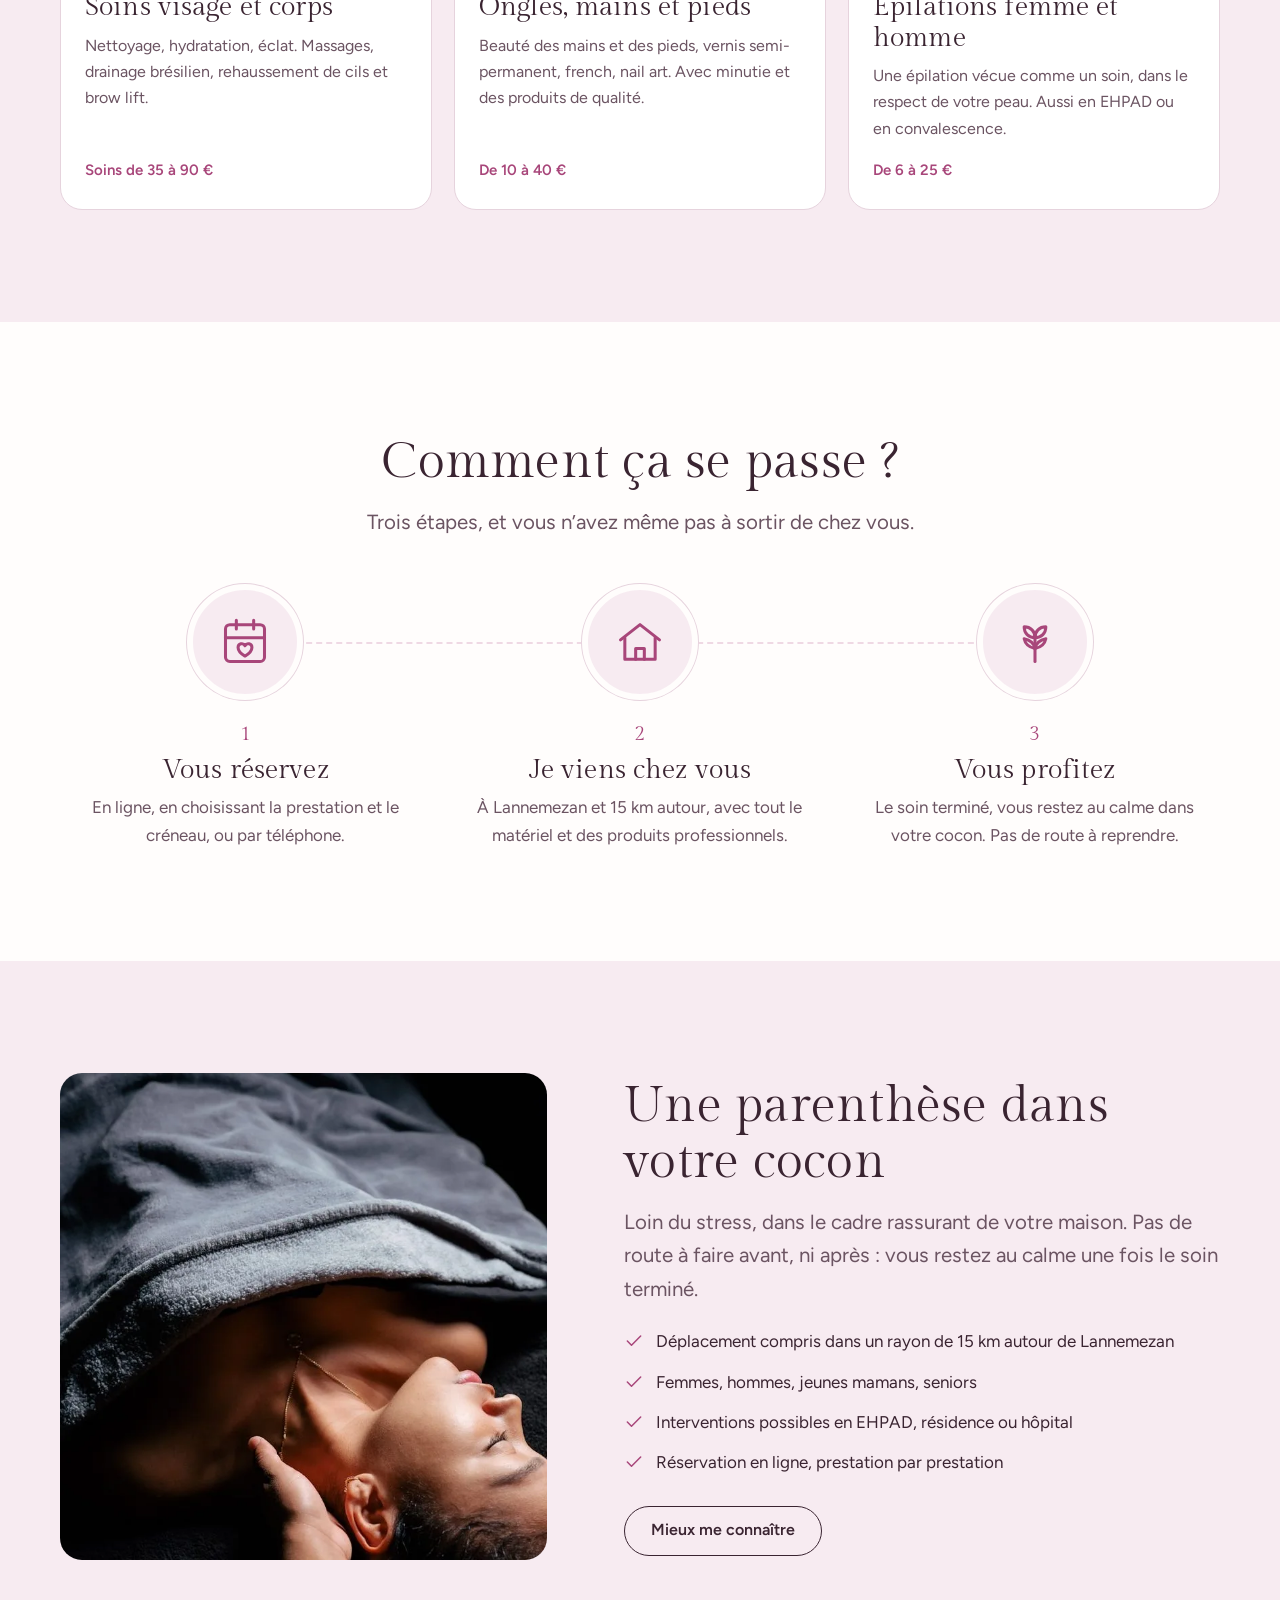
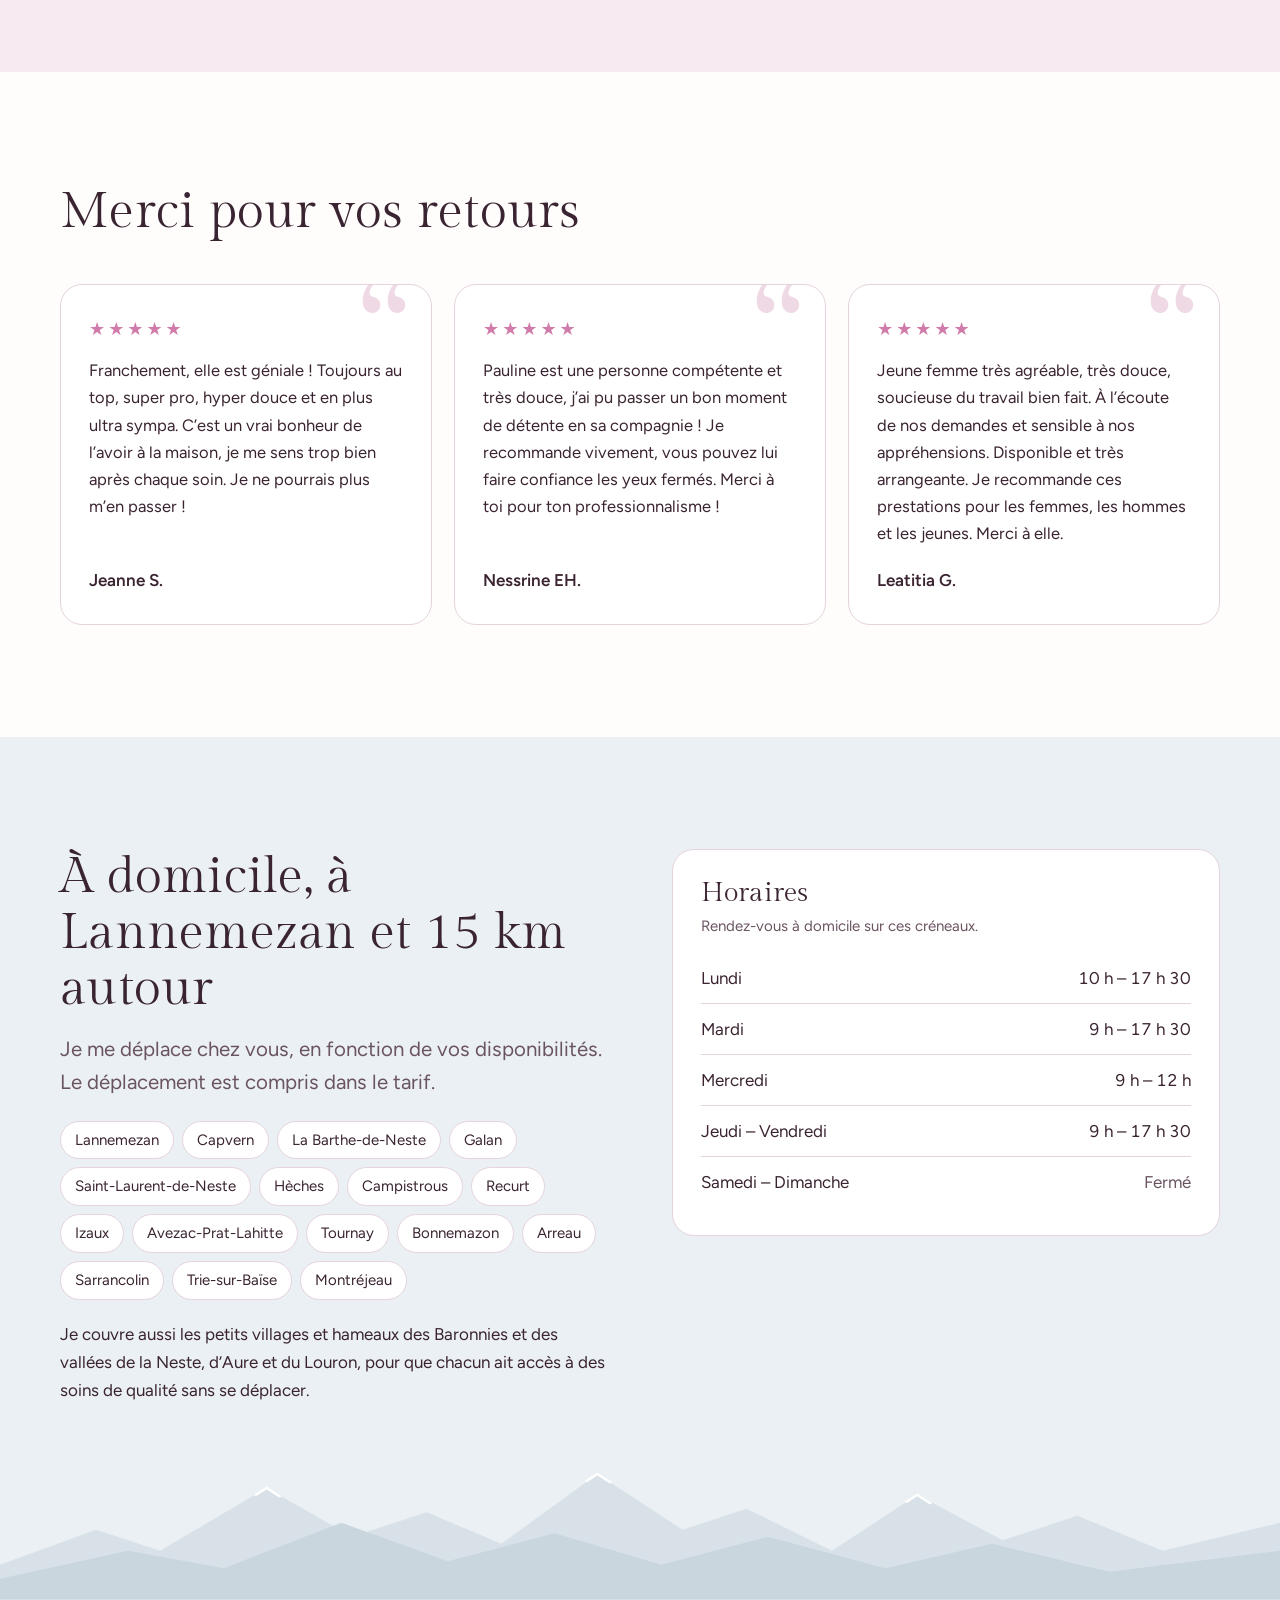
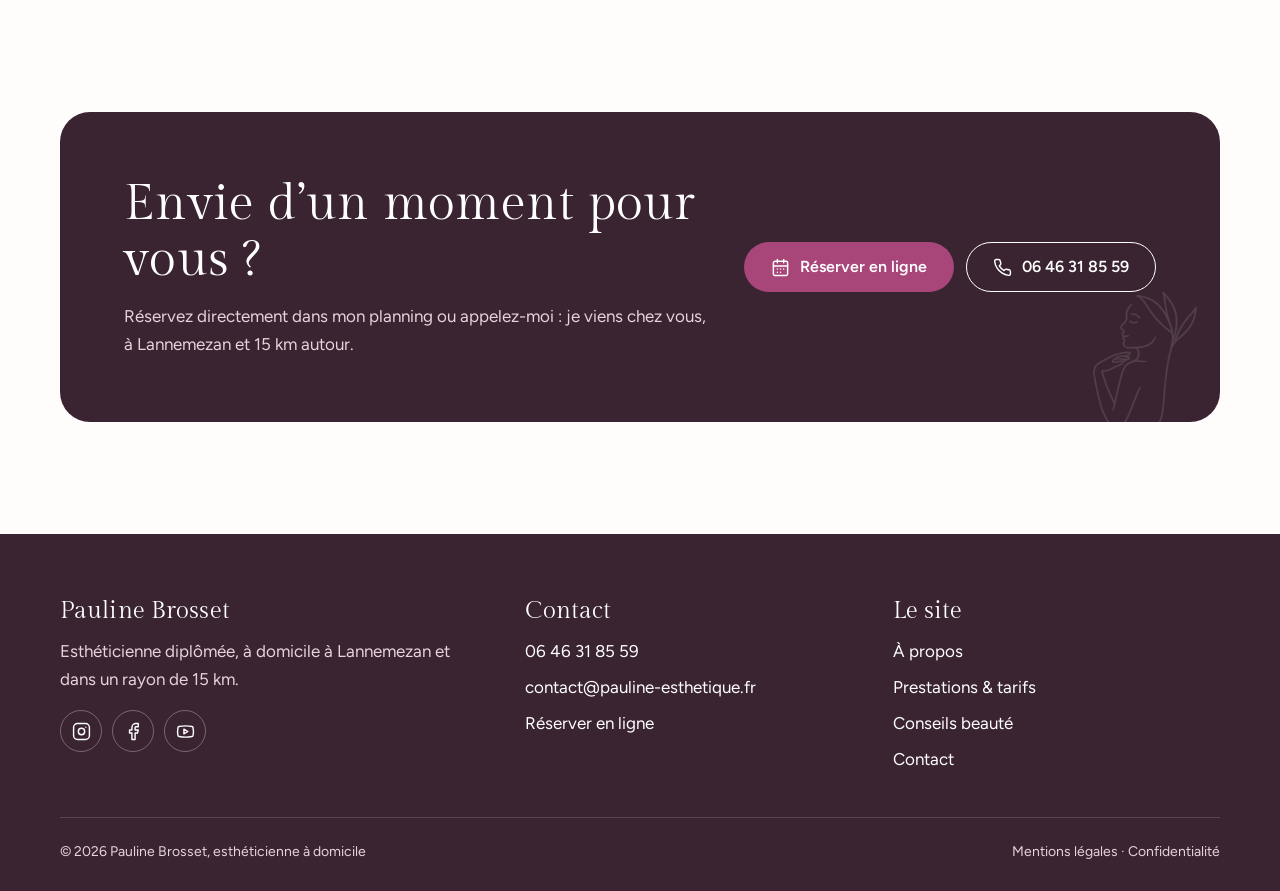
==== commit 22acdabd: "V2 : illustrations (branche, montagnes, étapes), bandeau défilant, animations Co-Authored-By: Claude" ====
--- a/index.html
+++ b/index.html
@@ -17,7 +17,7 @@
 <link rel="preconnect" href="https://fonts.googleapis.com">
 <link rel="preconnect" href="https://fonts.gstatic.com" crossorigin>
 <link rel="stylesheet" href="https://fonts.googleapis.com/css2?family=Figtree:wght@400;500;600&family=Gilda+Display&display=swap">
-<link rel="stylesheet" href="/assets/css/site.v1.css">
+<link rel="stylesheet" href="/assets/css/site.v2.css">
 <script type="application/ld+json">{"@context": "https://schema.org", "@type": "BeautySalon", "name": "Pauline Brosset, esthéticienne à domicile", "url": "https://www.pauline-esthetique.fr/", "image": "https://www.pauline-esthetique.fr/assets/img/pauline.webp", "telephone": "+33646318559", "email": "contact@pauline-esthetique.fr", "address": {"@type": "PostalAddress", "addressLocality": "Lannemezan", "postalCode": "65300", "addressCountry": "FR"}, "areaServed": [{"@type": "City", "name": "Lannemezan"}, {"@type": "City", "name": "Capvern"}, {"@type": "City", "name": "La Barthe-de-Neste"}, {"@type": "City", "name": "Galan"}, {"@type": "City", "name": "Saint-Laurent-de-Neste"}, {"@type": "City", "name": "Hèches"}, {"@type": "City", "name": "Campistrous"}, {"@type": "City", "name": "Recurt"}, {"@type": "City", "name": "Izaux"}, {"@type": "City", "name": "Avezac-Prat-Lahitte"}, {"@type": "City", "name": "Tournay"}, {"@type": "City", "name": "Bonnemazon"}, {"@type": "City", "name": "Arreau"}, {"@type": "City", "name": "Sarrancolin"}, {"@type": "City", "name": "Trie-sur-Baïse"}, {"@type": "City", "name": "Montréjeau"}], "openingHoursSpecification": [{"@type": "OpeningHoursSpecification", "dayOfWeek": "Monday", "opens": "10:00", "closes": "17:30"}, {"@type": "OpeningHoursSpecification", "dayOfWeek": "Tuesday", "opens": "09:00", "closes": "17:30"}, {"@type": "OpeningHoursSpecification", "dayOfWeek": "Wednesday", "opens": "09:00", "closes": "12:00"}, {"@type": "OpeningHoursSpecification", "dayOfWeek": ["Thursday", "Friday"], "opens": "09:00", "closes": "17:30"}], "sameAs": ["https://www.instagram.com/pauline_.brosset/", "https://www.facebook.com/profile.php?id=61567722997251", "https://www.youtube.com/@PaulineBROSSETEstheticienne"], "priceRange": "6 € – 90 €"}</script>
 </head>
 <body>
@@ -36,7 +36,7 @@
 <section class="hero"><div class="wrap">
   <div>
     <p class="kicker">Esthéticienne diplômée, à domicile</p>
-    <h1>Épilations et bien-être, <em>chez vous</em>, autour de Lannemezan</h1>
+    <h1 class="titre-anim"><span>Épilations</span> <span>et</span> <span>bien-être,</span> <span><em>chez</em></span> <span><em>vous</em>,</span> <span>autour</span> <span>de</span> <span>Lannemezan</span></h1>
     <p class="lead">Bonjour, je suis Pauline Brosset. Je me déplace chez vous, à Lannemezan et 15 km alentour, pour des soins prodigués avec douceur, dans le confort de votre maison.</p>
     <div class="ctas">
       <a class="btn btn-plein" href="https://cal.com/pauline-brosset-estheticienne-xxyi8t" target="_blank" rel="noopener"><svg viewBox="0 0 24 24" fill="none" stroke="currentColor" stroke-width="1.8" stroke-linecap="round" stroke-linejoin="round" aria-hidden="true"><rect x="3" y="4" width="18" height="18" rx="2"/><path d="M16 2v4M8 2v4M3 10h18M8 14h.01M12 14h.01M16 14h.01M8 18h.01M12 18h.01"/></svg>Réserver en ligne</a>
@@ -45,32 +45,52 @@
   </div>
   <div class="arche">
     <div class="ph"><img src="/assets/img/pauline.webp" alt="Pauline Brosset, esthéticienne à domicile à Lannemezan" width="880" height="1100" fetchpriority="high"></div>
+    <div class="rond r1"><img src="/assets/img/mains.webp" alt="" width="200" height="200"></div>
+    <div class="rond r2"><img src="/assets/img/visage.webp" alt="" width="200" height="200"></div>
+    <svg class="branche" viewBox="0 0 220 260" fill="none" stroke="currentColor" stroke-width="1.6" stroke-linecap="round" stroke-linejoin="round" aria-hidden="true">
+<path class="d" pathLength="1" d="M110 252C108 200 104 150 112 96C118 58 130 32 150 10"/>
+<path class="d" pathLength="1" d="M111 200C88 194 66 176 58 150C82 152 102 168 111 200Z"/>
+<path class="d" pathLength="1" d="M109 158C130 150 150 128 154 102C132 108 114 128 109 158Z"/>
+<path class="d" pathLength="1" d="M112 118C92 108 78 86 78 62C98 70 110 92 112 118Z"/>
+<path class="d" pathLength="1" d="M120 76C138 70 152 52 156 32C138 38 124 54 120 76Z"/>
+<path class="d" pathLength="1" d="M110 226C130 222 150 206 158 186C136 188 118 204 110 226Z"/>
+</svg>
     <div class="badge"><b>Dès 6 €</b>déplacement compris</div>
   </div>
 </div></section>
 
+<div class="bandeau" aria-hidden="true"><div class="piste"><span>Épilation à la cire</span><i aria-hidden="true">✿</i><span>Vernis semi-permanent</span><i aria-hidden="true">✿</i><span>Soin du visage</span><i aria-hidden="true">✿</i><span>Massage crânien</span><i aria-hidden="true">✿</i><span>Rehaussement de cils</span><i aria-hidden="true">✿</i><span>Drainage brésilien</span><i aria-hidden="true">✿</i><span>Beauté des pieds</span><i aria-hidden="true">✿</i><span>Brow lift</span><i aria-hidden="true">✿</i><span>Rituel Reines du Nil</span><i aria-hidden="true">✿</i><span>Bons cadeaux</span><i aria-hidden="true">✿</i><span>Épilation à la cire</span><i aria-hidden="true">✿</i><span>Vernis semi-permanent</span><i aria-hidden="true">✿</i><span>Soin du visage</span><i aria-hidden="true">✿</i><span>Massage crânien</span><i aria-hidden="true">✿</i><span>Rehaussement de cils</span><i aria-hidden="true">✿</i><span>Drainage brésilien</span><i aria-hidden="true">✿</i><span>Beauté des pieds</span><i aria-hidden="true">✿</i><span>Brow lift</span><i aria-hidden="true">✿</i><span>Rituel Reines du Nil</span><i aria-hidden="true">✿</i><span>Bons cadeaux</span><i aria-hidden="true">✿</i></div></div>
 <section class="sec poudre"><div class="wrap">
   <div class="sec-head">
     <h2>Des instants beauté sur mesure</h2>
     <p class="lead">Chaque prestation est pensée pour votre confort, directement chez vous, avec des produits professionnels.</p>
   </div>
   <div class="cartes">
-    <a class="carte" href="/services-tarifs/#soins">
+    <a class="carte rv" href="/services-tarifs/#soins">
       <div class="ph"><img src="/assets/img/visage.webp" alt="Soin du visage à domicile" width="768" height="768" loading="lazy"></div>
       <div class="tx"><h3>Soins visage et corps</h3><p>Nettoyage, hydratation, éclat. Massages, drainage brésilien, rehaussement de cils et brow lift.</p><span class="des">Soins de 35 à 90 €</span></div>
     </a>
-    <a class="carte" href="/services-tarifs/#ongles">
+    <a class="carte rv" href="/services-tarifs/#ongles">
       <div class="ph"><img src="/assets/img/mains.webp" alt="Vernis semi-permanent réalisé à domicile" width="768" height="768" loading="lazy"></div>
       <div class="tx"><h3>Ongles, mains et pieds</h3><p>Beauté des mains et des pieds, vernis semi-permanent, french, nail art. Avec minutie et des produits de qualité.</p><span class="des">De 10 à 40 €</span></div>
     </a>
-    <a class="carte" href="/services-tarifs/#epilations">
+    <a class="carte rv" href="/services-tarifs/#epilations">
       <div class="ph"><img src="/assets/img/epilation.webp" alt="Épilation à la cire à domicile" width="768" height="768" loading="lazy"></div>
       <div class="tx"><h3>Épilations femme et homme</h3><p>Une épilation vécue comme un soin, dans le respect de votre peau. Aussi en EHPAD ou en convalescence.</p><span class="des">De 6 à 25 €</span></div>
     </a>
   </div>
 </div></section>
 
-<section class="sec"><div class="wrap duo">
+<section class="sec etapes-sec"><div class="wrap">
+  <div class="sec-head c"><h2>Comment ça se passe ?</h2><p class="lead" style="margin-inline:auto">Trois étapes, et vous n’avez même pas à sortir de chez vous.</p></div>
+  <ol class="etapes">
+    <li class="etape rv"><span class="ic"><svg viewBox="0 0 24 24" fill="none" stroke="currentColor" stroke-width="1.4" stroke-linecap="round" stroke-linejoin="round" aria-hidden="true"><path d="M8 2v4M16 2v4"/><rect x="3" y="4" width="18" height="17" rx="2"/><path d="M3 10h18"/><path d="M12 18.5s-3.2-1.9-3.2-4a1.7 1.7 0 0 1 3.2-.8 1.7 1.7 0 0 1 3.2.8c0 2.1-3.2 4-3.2 4z"/></svg></span><span class="num">1</span><h3>Vous réservez</h3><p>En ligne, en choisissant la prestation et le créneau, ou par téléphone.</p></li>
+    <li class="etape rv"><span class="ic"><svg viewBox="0 0 24 24" fill="none" stroke="currentColor" stroke-width="1.4" stroke-linecap="round" stroke-linejoin="round" aria-hidden="true"><path d="M3 11l9-7 9 7"/><path d="M5 10v10h14V10"/><path d="M10 20v-5h4v5"/></svg></span><span class="num">2</span><h3>Je viens chez vous</h3><p>À Lannemezan et 15 km autour, avec tout le matériel et des produits professionnels.</p></li>
+    <li class="etape rv"><span class="ic"><svg viewBox="0 0 24 24" fill="none" stroke="currentColor" stroke-width="1.4" stroke-linecap="round" stroke-linejoin="round" aria-hidden="true"><path d="M12 21c0-6 0-9 0-11"/><path d="M12 10c-3 0-5-2-5-5 3 0 5 2 5 5z"/><path d="M12 10c3 0 5-2 5-5-3 0-5 2-5 5z"/><path d="M12 15c-2.5-.5-4.5-2-5-4.5 2.5.5 4.5 2 5 4.5z"/><path d="M12 15c2.5-.5 4.5-2 5-4.5-2.5.5-4.5 2-5 4.5z"/></svg></span><span class="num">3</span><h3>Vous profitez</h3><p>Le soin terminé, vous restez au calme dans votre cocon. Pas de route à reprendre.</p></li>
+  </ol>
+</div></section>
+
+<section class="sec poudre"><div class="wrap duo">
   <div class="ph"><img src="/assets/img/soin.webp" alt="Moment de détente pendant un soin" width="720" height="720" loading="lazy"></div>
   <div>
     <h2>Une parenthèse dans votre cocon</h2>
@@ -85,14 +105,18 @@
   </div>
 </div></section>
 
-<section class="sec poudre"><div class="wrap">
+<section class="sec avis-sec"><div class="wrap">
   <div class="sec-head"><h2>Merci pour vos retours</h2></div>
   <div class="avis">
     <figure class="avi"><div class="et" aria-label="5 étoiles sur 5">★★★★★</div><blockquote>Franchement, elle est géniale ! Toujours au top, super pro, hyper douce et en plus ultra sympa. C’est un vrai bonheur de l’avoir à la maison, je me sens trop bien après chaque soin. Je ne pourrais plus m’en passer !</blockquote><figcaption>Jeanne S.</figcaption></figure><figure class="avi"><div class="et" aria-label="5 étoiles sur 5">★★★★★</div><blockquote>Pauline est une personne compétente et très douce, j’ai pu passer un bon moment de détente en sa compagnie ! Je recommande vivement, vous pouvez lui faire confiance les yeux fermés. Merci à toi pour ton professionnalisme !</blockquote><figcaption>Nessrine EH.</figcaption></figure><figure class="avi"><div class="et" aria-label="5 étoiles sur 5">★★★★★</div><blockquote>Jeune femme très agréable, très douce, soucieuse du travail bien fait. À l’écoute de nos demandes et sensible à nos appréhensions. Disponible et très arrangeante. Je recommande ces prestations pour les femmes, les hommes et les jeunes. Merci à elle.</blockquote><figcaption>Leatitia G.</figcaption></figure>
   </div>
 </div></section>
 
-<section class="sec brume" id="zone"><div class="wrap zone">
+<section class="sec brume zone-sec" id="zone"><svg class="montagnes" viewBox="0 0 1200 220" preserveAspectRatio="none" fill="none" aria-hidden="true">
+<path d="M0 220V170L90 120L150 150L250 60L330 130L400 95L470 140L560 40L640 120L700 90L780 150L860 70L940 135L1010 100L1090 150L1200 110V220Z" fill="currentColor" opacity=".55"/>
+<path d="M0 220V190L120 150L210 175L320 110L420 165L520 125L620 170L720 130L830 175L930 140L1040 180L1200 150V220Z" fill="currentColor"/>
+<path d="M240 70L250 60L262 72M550 50L560 40L572 52M850 80L860 70L872 82" stroke="#fff" stroke-width="3" stroke-linecap="round"/>
+</svg><div class="wrap zone">
   <div>
     <h2>À domicile, à Lannemezan et 15 km autour</h2>
     <p class="lead" style="margin-top:16px">Je me déplace chez vous, en fonction de vos disponibilités. Le déplacement est compris dans le tarif.</p>
@@ -152,6 +176,6 @@
   <a class="btn btn-ligne" href="tel:+33646318559"><svg viewBox="0 0 24 24" fill="none" stroke="currentColor" stroke-width="1.8" stroke-linecap="round" stroke-linejoin="round" aria-hidden="true"><path d="M22 16.9v3a2 2 0 0 1-2.2 2 19.8 19.8 0 0 1-8.6-3.1 19.5 19.5 0 0 1-6-6A19.8 19.8 0 0 1 2.1 4.2 2 2 0 0 1 4.1 2h3a2 2 0 0 1 2 1.7c.1 1 .4 1.9.7 2.8a2 2 0 0 1-.5 2.1L8 9.9a16 16 0 0 0 6 6l1.3-1.3a2 2 0 0 1 2.1-.4c.9.3 1.8.6 2.8.7a2 2 0 0 1 1.7 2z"/></svg>Appeler</a>
   <a class="btn btn-rose" href="https://cal.com/pauline-brosset-estheticienne-xxyi8t" target="_blank" rel="noopener"><svg viewBox="0 0 24 24" fill="none" stroke="currentColor" stroke-width="1.8" stroke-linecap="round" stroke-linejoin="round" aria-hidden="true"><rect x="3" y="4" width="18" height="18" rx="2"/><path d="M16 2v4M8 2v4M3 10h18M8 14h.01M12 14h.01M16 14h.01M8 18h.01M12 18h.01"/></svg>Réserver</a>
 </div>
-<script src="/assets/js/site.v1.js" defer></script>
+<script src="/assets/js/site.v2.js" defer></script>
 </body>
 </html>
--- a/assets/css/site.v2.css
+++ b/assets/css/site.v2.css
@@ -0,0 +1,315 @@
+:root{
+  --encre:#3A2431;--encre-2:#6B5462;--rose:#A8467A;--rose-vif:#D17BAA;--poudre:#F7EBF1;--poudre-2:#EFD9E4;
+  --brume:#EAF0F3;--blanc:#FFFDFC;--ligne:#E6D3DD;
+  --display:"Gilda Display",Georgia,serif;--texte:"Figtree",system-ui,-apple-system,"Segoe UI",sans-serif;
+  --r:22px;--wrap:1160px
+}
+*{box-sizing:border-box}
+html{scroll-behavior:smooth;-webkit-text-size-adjust:100%}
+body{margin:0;background:var(--blanc);color:var(--encre);font-family:var(--texte);font-size:17px;line-height:1.65}
+img{max-width:100%;display:block}
+a{color:var(--rose)}
+a:focus-visible,button:focus-visible,summary:focus-visible{outline:3px solid var(--rose-vif);outline-offset:3px;border-radius:6px}
+.wrap{width:min(var(--wrap),100% - 32px);margin-inline:auto}
+h1,h2,h3{font-family:var(--display);font-weight:400;line-height:1.12;margin:0;letter-spacing:.005em}
+h1{font-size:clamp(42px,6.4vw,82px)}
+h2{font-size:clamp(32px,4.2vw,50px)}
+h3{font-size:clamp(22px,2.2vw,27px)}
+p{margin:0 0 1em}
+.lead{font-size:clamp(18px,1.6vw,21px);color:var(--encre-2);max-width:56ch}
+.sec{padding:clamp(64px,9vw,112px) 0}
+.sec.poudre{background:var(--poudre)}
+.sec.brume{background:var(--brume)}
+.sec-head{max-width:640px;margin-bottom:44px}
+.sec-head h2+p{margin-top:16px}
+.sec-head.c{margin-inline:auto;text-align:center}
+
+/* boutons */
+.btn{display:inline-flex;align-items:center;justify-content:center;gap:10px;min-height:50px;padding:0 26px;border-radius:999px;font-weight:600;font-size:16px;text-decoration:none;border:1.5px solid transparent;transition:background .25s,color .25s,transform .25s,border-color .25s;cursor:pointer;font-family:inherit}
+.btn svg{width:19px;height:19px;flex:none}
+.btn-plein{background:var(--encre);color:#fff}
+.btn-plein:hover{background:var(--rose)}
+.btn-ligne{border-color:var(--encre);color:var(--encre);background:transparent}
+.btn-ligne:hover{background:var(--encre);color:#fff}
+.btn-rose{background:var(--rose);color:#fff}
+.btn-rose:hover{background:var(--encre)}
+.ctas{display:flex;flex-wrap:wrap;gap:12px;margin-top:30px}
+
+/* en-tête */
+.top{position:sticky;top:0;z-index:50;background:rgba(255,253,252,.92);backdrop-filter:blur(10px);-webkit-backdrop-filter:blur(10px);border-bottom:1px solid transparent;transition:border-color .3s}
+.top.sc{border-color:var(--ligne)}
+.top .wrap{display:flex;align-items:center;gap:20px;min-height:78px}
+.logo{display:flex;align-items:center;gap:10px;text-decoration:none;color:var(--encre);margin-right:auto}
+.logo img{width:58px;height:58px;object-fit:contain}
+.logo span{font-family:var(--display);font-size:22px;line-height:1.05}
+.logo small{display:block;font-family:var(--texte);font-size:12px;letter-spacing:.04em;color:var(--rose)}
+.nav{display:flex;gap:26px}
+.nav a{color:var(--encre);text-decoration:none;font-size:15.5px;font-weight:500;padding:6px 0;border-bottom:1.5px solid transparent}
+.nav a:hover,.nav a[aria-current]{border-color:var(--rose)}
+.top .btn{min-height:44px;padding:0 20px;font-size:15px}
+.burger{display:none;width:46px;height:46px;border-radius:50%;border:1.5px solid var(--ligne);background:#fff;align-items:center;justify-content:center;cursor:pointer;color:var(--encre)}
+.burger svg{width:22px;height:22px}
+@media (max-width:980px){
+  .nav{position:fixed;inset:78px 0 auto 0;flex-direction:column;gap:0;background:var(--blanc);padding:8px 16px 20px;border-bottom:1px solid var(--ligne);box-shadow:0 30px 40px -30px rgba(58,36,49,.35);transform:translateY(-12px);opacity:0;visibility:hidden;transition:.25s}
+  .nav.open{transform:none;opacity:1;visibility:visible}
+  .nav a{padding:14px 4px;border-bottom:1px solid var(--ligne);font-size:17px}
+  .burger{display:inline-flex}
+  .top .btn-tel span{display:none}
+  .top .btn-tel{width:46px;padding:0}
+  .logo span{font-size:19px}
+  .logo img{width:48px;height:48px}
+}
+@media (max-width:420px){.logo small{display:none}}
+
+/* hero accueil */
+.hero{padding:clamp(36px,6vw,72px) 0 clamp(56px,8vw,96px);overflow:hidden}
+.hero .wrap{display:grid;grid-template-columns:1.05fr .95fr;gap:clamp(32px,6vw,80px);align-items:center}
+.hero .kicker{font-size:15px;color:var(--rose);font-weight:600;margin-bottom:18px}
+.hero h1 em{font-style:normal;color:var(--rose)}
+.hero .lead{margin-top:24px}
+.arche{position:relative;justify-self:end;width:min(460px,100%)}
+.arche .ph{aspect-ratio:4/5;border-radius:999px 999px var(--r) var(--r);overflow:hidden;background:var(--poudre-2)}
+.arche .ph img{width:100%;height:100%;object-fit:cover}
+.arche .trait{position:absolute;left:-58px;bottom:-34px;width:190px;opacity:.9;filter:drop-shadow(0 1px 0 rgba(0,0,0,.02))}
+.arche .badge{position:absolute;right:-12px;top:12%;background:#fff;border:1px solid var(--ligne);border-radius:18px;padding:14px 18px;box-shadow:0 24px 40px -28px rgba(58,36,49,.5);font-size:14px;line-height:1.35}
+.arche .badge b{display:block;font-family:var(--display);font-size:24px;font-weight:400;color:var(--rose)}
+@media (max-width:860px){
+  .hero .wrap{grid-template-columns:1fr}
+  .arche{justify-self:center;width:min(360px,86%);margin-top:10px}
+  .arche .trait{left:-30px;width:130px}
+  .arche .badge{right:-8px}
+}
+
+/* cartes prestations */
+.cartes{display:grid;grid-template-columns:repeat(3,1fr);gap:22px}
+.carte{background:#fff;border-radius:var(--r);overflow:hidden;display:flex;flex-direction:column;text-decoration:none;color:inherit;border:1px solid var(--ligne);transition:transform .3s,box-shadow .3s}
+.carte:hover{transform:translateY(-4px);box-shadow:0 30px 50px -36px rgba(58,36,49,.55)}
+.carte .ph{aspect-ratio:4/3;overflow:hidden;background:var(--poudre-2)}
+.carte .ph img{width:100%;height:100%;object-fit:cover;transition:transform .8s}
+.carte:hover .ph img{transform:scale(1.04)}
+.carte .tx{padding:22px 24px 26px;display:flex;flex-direction:column;gap:10px;flex:1}
+.carte p{margin:0;color:var(--encre-2);font-size:16px}
+.carte .des{margin-top:auto;padding-top:6px;font-weight:600;color:var(--rose);font-size:15px}
+@media (max-width:860px){.cartes{grid-template-columns:1fr}}
+
+/* duo texte / image */
+.duo{display:grid;grid-template-columns:.9fr 1.1fr;gap:clamp(32px,6vw,80px);align-items:center}
+.duo.inv{grid-template-columns:1.1fr .9fr}
+.duo.inv .ph{order:2}
+.duo .ph{border-radius:var(--r);overflow:hidden;aspect-ratio:1;background:var(--poudre-2)}
+.duo .ph img{width:100%;height:100%;object-fit:cover}
+@media (max-width:860px){.duo,.duo.inv{grid-template-columns:1fr}.duo.inv .ph{order:0}}
+.liste{list-style:none;padding:0;margin:20px 0 0;display:grid;gap:12px}
+.liste li{display:flex;gap:12px;align-items:flex-start}
+.liste svg{width:20px;height:20px;flex:none;margin-top:4px;color:var(--rose)}
+
+/* valeurs */
+.valeurs{display:grid;grid-template-columns:repeat(4,1fr);gap:20px}
+.valeur{background:#fff;border-radius:var(--r);padding:26px;border:1px solid var(--ligne)}
+.valeur h3{font-size:24px;margin-bottom:8px;color:var(--rose)}
+.valeur p{margin:0;font-size:16px;color:var(--encre-2)}
+@media (max-width:980px){.valeurs{grid-template-columns:1fr 1fr}}
+@media (max-width:560px){.valeurs{grid-template-columns:1fr}}
+
+/* avis */
+.avis{display:grid;grid-template-columns:repeat(3,1fr);gap:22px}
+.avi{background:#fff;border-radius:var(--r);padding:30px 28px;margin:0;border:1px solid var(--ligne);display:flex;flex-direction:column}
+.avi .et{color:var(--rose-vif);letter-spacing:3px;font-size:18px;margin-bottom:12px}
+.avi blockquote{margin:0 0 18px;font-size:16.5px}
+.avi figcaption{margin-top:auto;font-weight:600}
+@media (max-width:860px){.avis{grid-template-columns:1fr}}
+
+/* zone */
+.zone{display:grid;grid-template-columns:1fr 1fr;gap:clamp(32px,5vw,64px);align-items:start}
+.villes{display:flex;flex-wrap:wrap;gap:8px;margin:20px 0 0;padding:0;list-style:none}
+.villes li{background:#fff;border:1px solid var(--ligne);border-radius:999px;padding:6px 14px;font-size:15px}
+.horaires{background:#fff;border-radius:var(--r);padding:28px;border:1px solid var(--ligne)}
+.horaires h3{margin-bottom:6px}
+.horaires table{width:100%;border-collapse:collapse;margin-top:14px}
+.horaires td{padding:11px 0;border-bottom:1px solid var(--ligne)}
+.horaires td+td{text-align:right;font-variant-numeric:tabular-nums}
+.horaires tr:last-child td{border:0}
+.horaires .f{color:var(--encre-2)}
+@media (max-width:860px){.zone{grid-template-columns:1fr}}
+
+/* bandeau rdv */
+.rdv{background:var(--encre);color:#fff;border-radius:calc(var(--r) + 8px);padding:clamp(36px,6vw,64px);display:grid;grid-template-columns:1fr auto;gap:28px;align-items:center;position:relative;overflow:hidden}
+.rdv h2{color:#fff}
+.rdv p{color:#E6D3DD;margin:14px 0 0}
+.rdv .btn-ligne{border-color:#fff;color:#fff}
+.rdv .btn-ligne:hover{background:#fff;color:var(--encre)}
+.rdv .ctas{margin:0}
+.rdv .trait{position:absolute;right:-20px;bottom:-30px;width:180px;opacity:.12;pointer-events:none}
+@media (max-width:860px){.rdv{grid-template-columns:1fr}}
+
+/* en-tête de page */
+.phead{padding:clamp(48px,7vw,88px) 0 clamp(40px,5vw,60px);background:var(--poudre)}
+.phead .crumb{font-size:14px;color:var(--encre-2);margin-bottom:18px}
+.phead .crumb a{color:var(--encre-2)}
+.phead .lead{margin-top:18px}
+
+/* carte des soins (tarifs) */
+.onglets{position:sticky;top:78px;z-index:20;background:rgba(255,253,252,.95);backdrop-filter:blur(8px);-webkit-backdrop-filter:blur(8px);border-bottom:1px solid var(--ligne)}
+.onglets .wrap{display:flex;gap:8px;overflow-x:auto;padding:12px 0;scrollbar-width:none}
+.onglets a{flex:none;text-decoration:none;color:var(--encre);border:1.5px solid var(--ligne);border-radius:999px;padding:8px 18px;font-weight:600;font-size:15px;background:#fff}
+.onglets a.on{background:var(--encre);border-color:var(--encre);color:#fff}
+.menu{scroll-margin-top:150px}
+.menu+.menu{margin-top:clamp(56px,7vw,88px)}
+.menu-head{display:flex;justify-content:space-between;align-items:end;gap:20px;flex-wrap:wrap;margin-bottom:18px}
+.menu-head p{margin:8px 0 0;color:var(--encre-2);max-width:60ch}
+.groupe{margin-top:30px}
+.groupe h3{font-size:24px;color:var(--rose);margin-bottom:6px}
+.ligne{display:grid;grid-template-columns:1fr auto auto;gap:6px 18px;align-items:baseline;padding:16px 0;border-bottom:1px solid var(--ligne)}
+.ligne .n{font-weight:600;display:flex;align-items:baseline;gap:12px}
+.ligne .n::after{content:"";flex:1;border-bottom:1.5px dotted #CDB3C1;transform:translateY(-4px);min-width:20px}
+.ligne .p{font-family:var(--display);font-size:24px;white-space:nowrap}
+.ligne .d{grid-column:1/-1;margin:0;color:var(--encre-2);font-size:15.5px;max-width:70ch}
+.ligne .r{font-size:14.5px;font-weight:600;color:var(--rose);text-decoration:none;border:1.5px solid var(--poudre-2);border-radius:999px;padding:5px 14px;white-space:nowrap;background:#fff}
+.ligne .r:hover{background:var(--rose);border-color:var(--rose);color:#fff}
+.ligne .t{font-weight:400;color:var(--encre-2);font-size:14px;white-space:nowrap;order:2}
+.ligne .n::after{order:3}
+@media (max-width:620px){
+  .ligne{grid-template-columns:1fr auto}
+  .ligne .r{grid-column:1/-1;justify-self:start;margin-top:4px}
+  .ligne .n::after{display:none}
+}
+.note{font-size:15px;color:var(--encre-2)}
+
+/* bons cadeaux */
+.bons{display:grid;grid-template-columns:repeat(3,1fr);gap:20px}
+.bon{background:#fff;border:1.5px dashed var(--rose-vif);border-radius:var(--r);padding:28px;text-align:center;display:flex;flex-direction:column;gap:10px;align-items:center}
+.bon b{font-family:var(--display);font-weight:400;font-size:46px;color:var(--rose);line-height:1}
+.bon p{margin:0;color:var(--encre-2);font-size:15.5px}
+.bon .btn{margin-top:auto;min-height:44px}
+@media (max-width:860px){.bons{grid-template-columns:1fr}}
+
+/* conseils */
+.article{max-width:740px}
+.article h2{margin:0 0 18px}
+.article h3{margin:32px 0 10px;font-size:23px}
+.article+.article{margin-top:clamp(56px,7vw,80px);padding-top:clamp(56px,7vw,80px);border-top:1px solid var(--ligne)}
+.astuce{background:var(--poudre);border-radius:var(--r);padding:22px 26px;margin-top:22px}
+.astuce p:last-child{margin:0}
+.sommaire{display:flex;flex-wrap:wrap;gap:8px;margin-top:26px}
+.sommaire a{text-decoration:none;border:1.5px solid var(--ligne);border-radius:999px;padding:7px 16px;color:var(--encre);background:#fff;font-size:15px;font-weight:500}
+.sommaire a:hover{border-color:var(--rose)}
+
+/* contact */
+.contact{display:grid;grid-template-columns:1.1fr .9fr;gap:clamp(32px,5vw,64px);align-items:start}
+.form{background:#fff;border:1px solid var(--ligne);border-radius:var(--r);padding:clamp(24px,4vw,36px);display:grid;gap:16px}
+.form .row{display:grid;grid-template-columns:1fr 1fr;gap:16px}
+.form label{display:grid;gap:6px;font-weight:600;font-size:15px}
+.form input,.form textarea,.form select{font:inherit;font-weight:400;border:1.5px solid var(--ligne);border-radius:14px;padding:12px 14px;background:var(--blanc);color:var(--encre);width:100%}
+.form input:focus,.form textarea:focus,.form select:focus{outline:none;border-color:var(--rose)}
+.form textarea{min-height:130px;resize:vertical}
+.form .cg{display:flex;gap:10px;align-items:flex-start;font-weight:400;font-size:14.5px}
+.form .cg input{width:auto;margin-top:5px}
+.form .fine{font-size:14px;color:var(--encre-2);margin:0}
+@media (max-width:860px){.contact{grid-template-columns:1fr}}
+@media (max-width:560px){.form .row{grid-template-columns:1fr}}
+.coord{display:grid;gap:14px}
+.coord a.c{display:flex;align-items:center;gap:14px;background:#fff;border:1px solid var(--ligne);border-radius:var(--r);padding:18px 20px;text-decoration:none;color:var(--encre);font-weight:600}
+.coord a.c:hover{border-color:var(--rose)}
+.coord a.c small{display:block;font-weight:400;color:var(--encre-2);font-size:14px}
+.coord a.c svg{width:24px;height:24px;color:var(--rose);flex:none}
+
+/* légal */
+.legal{max-width:760px}
+.legal h2{font-size:28px;margin:36px 0 12px}
+
+/* pied */
+.pied{background:var(--encre);color:#E6D3DD;padding:64px 0 28px;margin-top:0}
+.pied .grille{display:grid;grid-template-columns:1.3fr 1fr 1fr;gap:40px}
+.pied h2{font-size:24px;color:#fff;margin-bottom:12px}
+.pied a{color:#fff;text-decoration:none}
+.pied a:hover{text-decoration:underline}
+.pied ul{list-style:none;padding:0;margin:0;display:grid;gap:8px}
+.pied .reseaux{display:flex;gap:10px;margin-top:16px}
+.pied .reseaux a{width:42px;height:42px;border-radius:50%;border:1px solid rgba(255,255,255,.3);display:inline-flex;align-items:center;justify-content:center}
+.pied .reseaux svg{width:19px;height:19px}
+.pied .bas{border-top:1px solid rgba(255,255,255,.15);margin-top:44px;padding-top:22px;display:flex;justify-content:space-between;flex-wrap:wrap;gap:12px;font-size:14px}
+.pied .bas a{color:#E6D3DD}
+@media (max-width:860px){.pied .grille{grid-template-columns:1fr}}
+
+/* barre mobile */
+.barre{display:none}
+@media (max-width:720px){
+  .barre{display:grid;grid-template-columns:1fr 1fr;gap:8px;position:fixed;left:0;right:0;bottom:0;z-index:60;padding:10px 12px calc(10px + env(safe-area-inset-bottom));background:rgba(255,253,252,.96);border-top:1px solid var(--ligne);backdrop-filter:blur(8px)}
+  .barre .btn{min-height:46px;padding:0 12px;font-size:15px}
+  body{padding-bottom:72px}
+}
+
+/* apparition */
+.rv{opacity:0;transform:translateY(18px);transition:opacity .8s ease,transform .8s cubic-bezier(.2,.8,.2,1)}
+.rv.in{opacity:1;transform:none}
+@media (prefers-reduced-motion:reduce){*{scroll-behavior:auto!important}.rv{opacity:1;transform:none;transition:none}.carte,.carte .ph img{transition:none}}
+.sr{position:absolute;width:1px;height:1px;overflow:hidden;clip:rect(0 0 0 0);white-space:nowrap}
+
+/* ===== V2 : illustrations et mouvement ===== */
+.arche .rond{position:absolute;border-radius:50%;overflow:hidden;border:6px solid var(--blanc);box-shadow:0 24px 40px -24px rgba(58,36,49,.55);width:34%;aspect-ratio:1}
+.arche .rond img{width:100%;height:100%;object-fit:cover}
+.arche .r1{left:-18%;bottom:14%;animation:flotte 7s ease-in-out infinite}
+.arche .r2{right:-10%;bottom:-6%;width:26%;animation:flotte 8s ease-in-out -3s infinite}
+.arche .branche{position:absolute;left:-30%;top:-6%;width:46%;color:var(--rose-vif);z-index:-1}
+@keyframes flotte{0%,100%{transform:translateY(0)}50%{transform:translateY(-12px)}}
+.branche .d{stroke-dasharray:1;stroke-dashoffset:1;animation:trace 2.4s cubic-bezier(.4,0,.2,1) .3s forwards}
+.branche .d:nth-child(2){animation-delay:.9s}.branche .d:nth-child(3){animation-delay:1.1s}.branche .d:nth-child(4){animation-delay:1.3s}.branche .d:nth-child(5){animation-delay:1.5s}.branche .d:nth-child(6){animation-delay:1.7s}
+@keyframes trace{to{stroke-dashoffset:0}}
+.hero .arche{isolation:isolate}
+.hero .arche .ph{animation:monte 1.1s cubic-bezier(.2,.8,.2,1) both}
+.arche .badge{animation:monte .9s cubic-bezier(.2,.8,.2,1) .9s both}
+@keyframes monte{from{opacity:0;transform:translateY(26px)}to{opacity:1;transform:none}}
+.titre-anim span{display:inline-block;animation:monte .8s cubic-bezier(.2,.8,.2,1) both}
+.titre-anim span:nth-child(1){animation-delay:.05s}.titre-anim span:nth-child(2){animation-delay:.12s}.titre-anim span:nth-child(3){animation-delay:.19s}.titre-anim span:nth-child(4){animation-delay:.26s}.titre-anim span:nth-child(5){animation-delay:.33s}.titre-anim span:nth-child(6){animation-delay:.4s}.titre-anim span:nth-child(7){animation-delay:.47s}.titre-anim span:nth-child(8){animation-delay:.54s}
+.hero .lead,.hero .ctas,.hero .kicker{animation:monte .9s cubic-bezier(.2,.8,.2,1) .5s both}
+.hero .ctas{animation-delay:.65s}
+@media (max-width:860px){.arche .r1{left:-10%}.arche .r2{right:-6%}.arche .branche{left:-18%;width:40%}}
+
+/* bandeau défilant */
+.bandeau{background:var(--rose);color:#fff;overflow:hidden;padding:16px 0;font-family:var(--display);font-size:clamp(20px,2.4vw,28px)}
+.bandeau .piste{display:flex;gap:28px;width:max-content;animation:defile 40s linear infinite;align-items:center}
+.bandeau i{font-style:normal;font-size:.7em;opacity:.7}
+.bandeau:hover .piste{animation-play-state:paused}
+@keyframes defile{to{transform:translateX(-50%)}}
+
+/* étapes */
+.etapes{list-style:none;padding:0;margin:0;display:grid;grid-template-columns:repeat(3,1fr);gap:24px;position:relative}
+.etapes::before{content:"";position:absolute;top:58px;left:16%;right:16%;border-top:2px dashed var(--poudre-2);z-index:-1}
+.etape{text-align:center;padding:0 10px}
+.etape .ic{width:116px;height:116px;border-radius:50%;background:var(--poudre);display:grid;place-items:center;margin:0 auto 18px;color:var(--rose);border:6px solid var(--blanc);box-shadow:0 0 0 1px var(--ligne);transition:transform .4s,background .4s}
+.etape .ic svg{width:52px;height:52px}
+.etape:hover .ic{transform:rotate(-6deg) scale(1.05);background:var(--poudre-2)}
+.etape .num{display:inline-block;font-family:var(--display);color:var(--rose);font-size:20px;margin-bottom:4px}
+.etape h3{margin-bottom:8px}
+.etape p{color:var(--encre-2);margin:0;max-width:30ch;margin-inline:auto}
+.etape:nth-child(2){transition-delay:.12s}.etape:nth-child(3){transition-delay:.24s}
+@media (max-width:860px){.etapes{grid-template-columns:1fr;gap:36px}.etapes::before{display:none}}
+
+/* avis */
+.avis-sec{position:relative}
+.avi{position:relative;overflow:hidden}
+.avi::before{content:"“";position:absolute;right:18px;top:-18px;font-family:var(--display);font-size:150px;line-height:1;color:var(--poudre-2)}
+.avi>*{position:relative}
+
+/* montagnes de la zone */
+.zone-sec{position:relative;padding-bottom:clamp(120px,14vw,190px);overflow:hidden}
+.zone-sec .montagnes{position:absolute;left:0;right:0;bottom:0;width:100%;height:clamp(90px,12vw,170px);color:#C9D6DE}
+
+/* en-têtes de page illustrés */
+.phead{position:relative;overflow:hidden}
+.phead .branche{position:absolute;right:max(16px,calc((100vw - 1160px)/2 - 20px));bottom:-20px;width:clamp(120px,17vw,220px);color:var(--rose-vif);opacity:.8}
+.phead .wrap{position:relative}
+
+/* photos des catégories */
+.menu-head{justify-content:flex-start;align-items:center;flex-wrap:nowrap}
+.mh-img{width:112px;height:112px;border-radius:50%;object-fit:cover;flex:none;border:5px solid var(--blanc);box-shadow:0 0 0 1px var(--ligne),0 20px 30px -20px rgba(58,36,49,.5)}
+@media (max-width:560px){.menu-head{flex-wrap:wrap}.mh-img{width:84px;height:84px}}
+
+/* cartes : apparition échelonnée */
+.cartes .carte:nth-child(2){transition-delay:.1s}.cartes .carte:nth-child(3){transition-delay:.2s}
+.carte.rv.in{transition:opacity .8s ease,transform .8s cubic-bezier(.2,.8,.2,1),box-shadow .3s}
+
+@media (prefers-reduced-motion:reduce){
+  .arche .rond,.bandeau .piste,.titre-anim span,.hero .arche .ph,.arche .badge,.hero .lead,.hero .ctas,.hero .kicker{animation:none!important}
+  .branche .d{stroke-dashoffset:0;animation:none}
+}
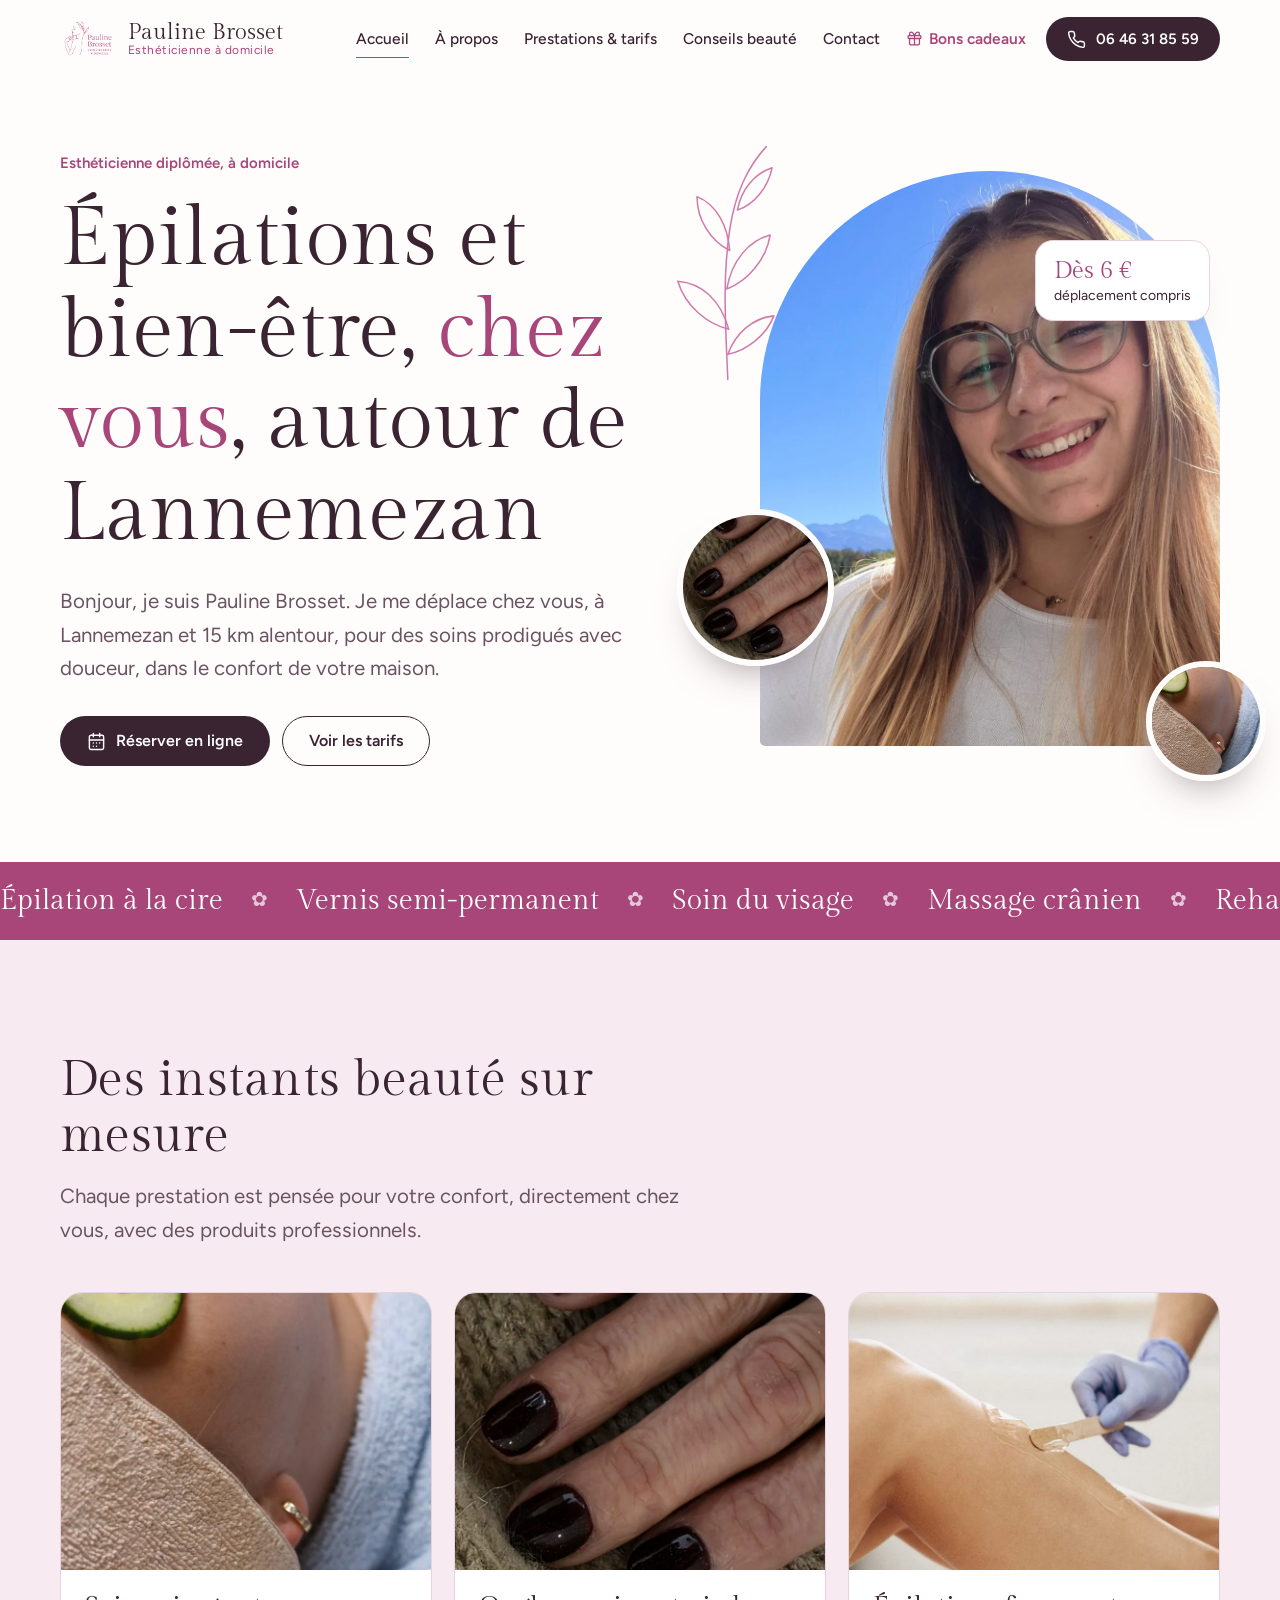
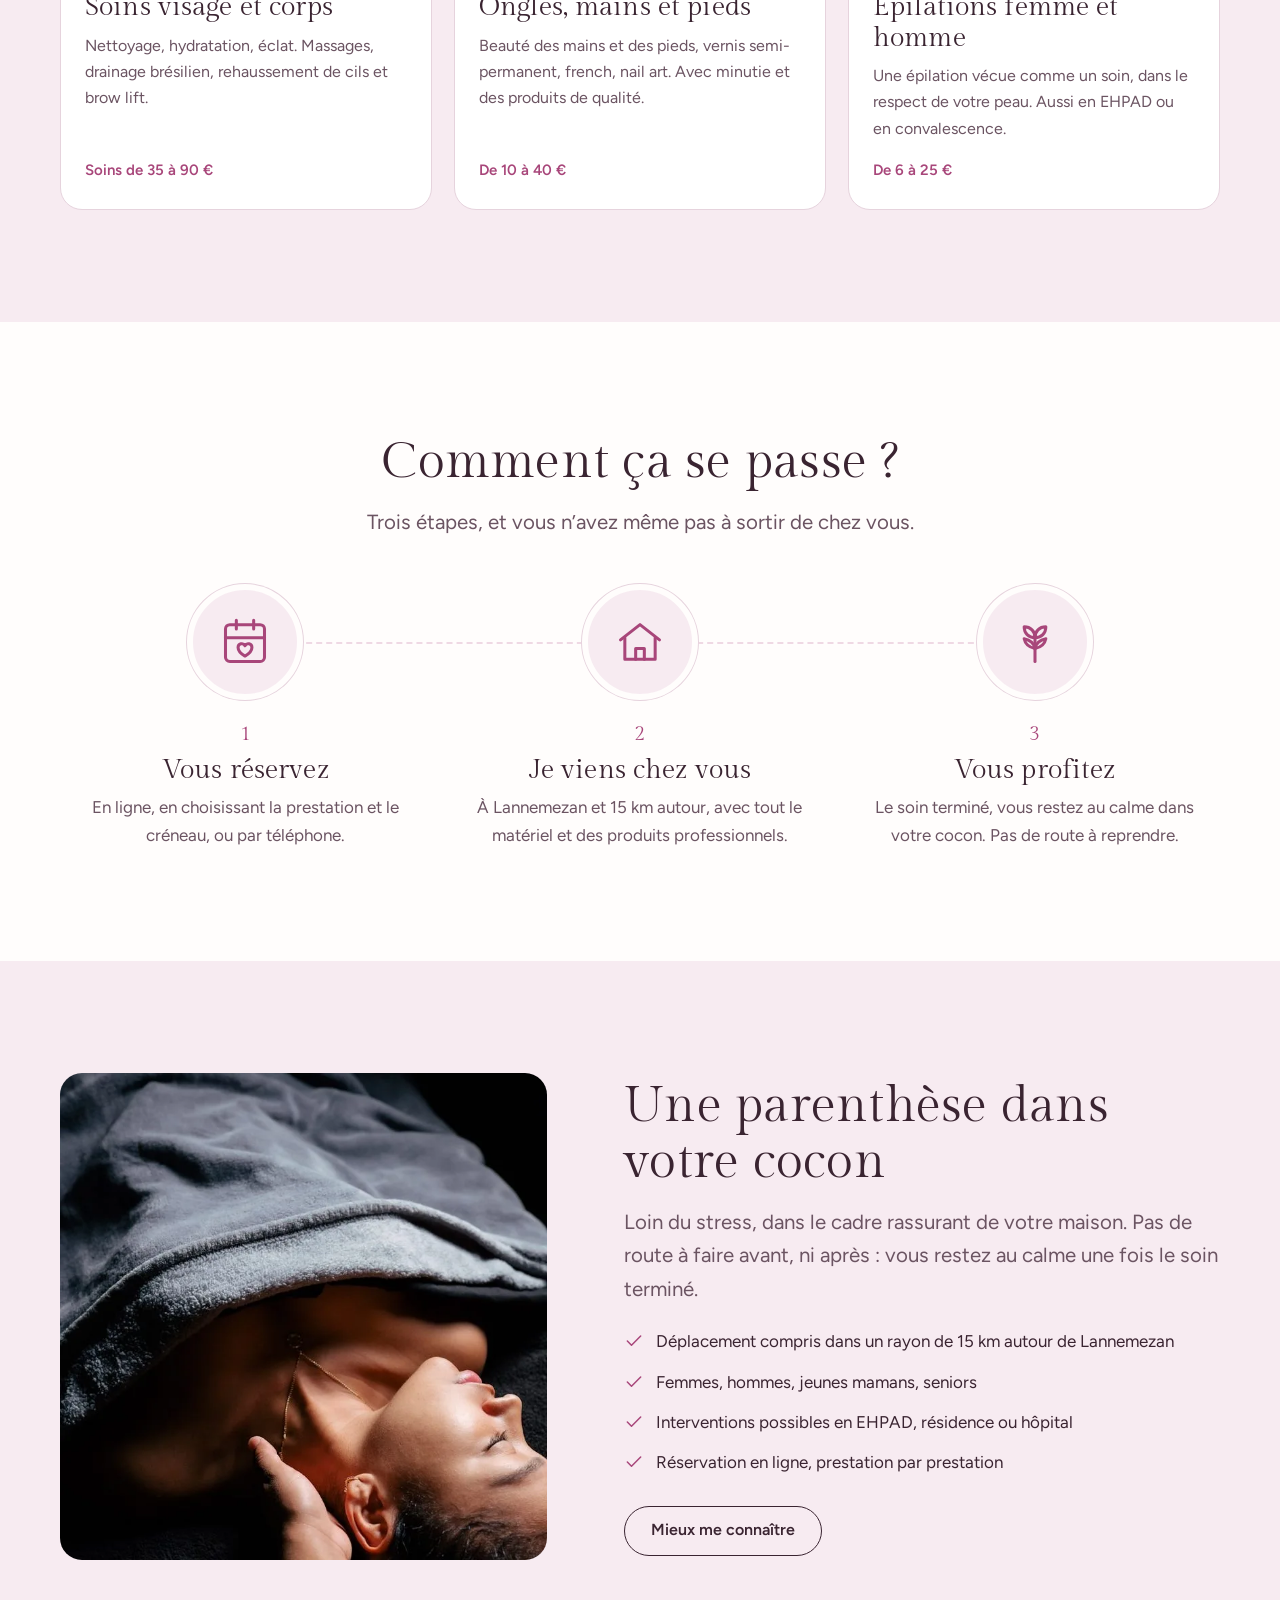
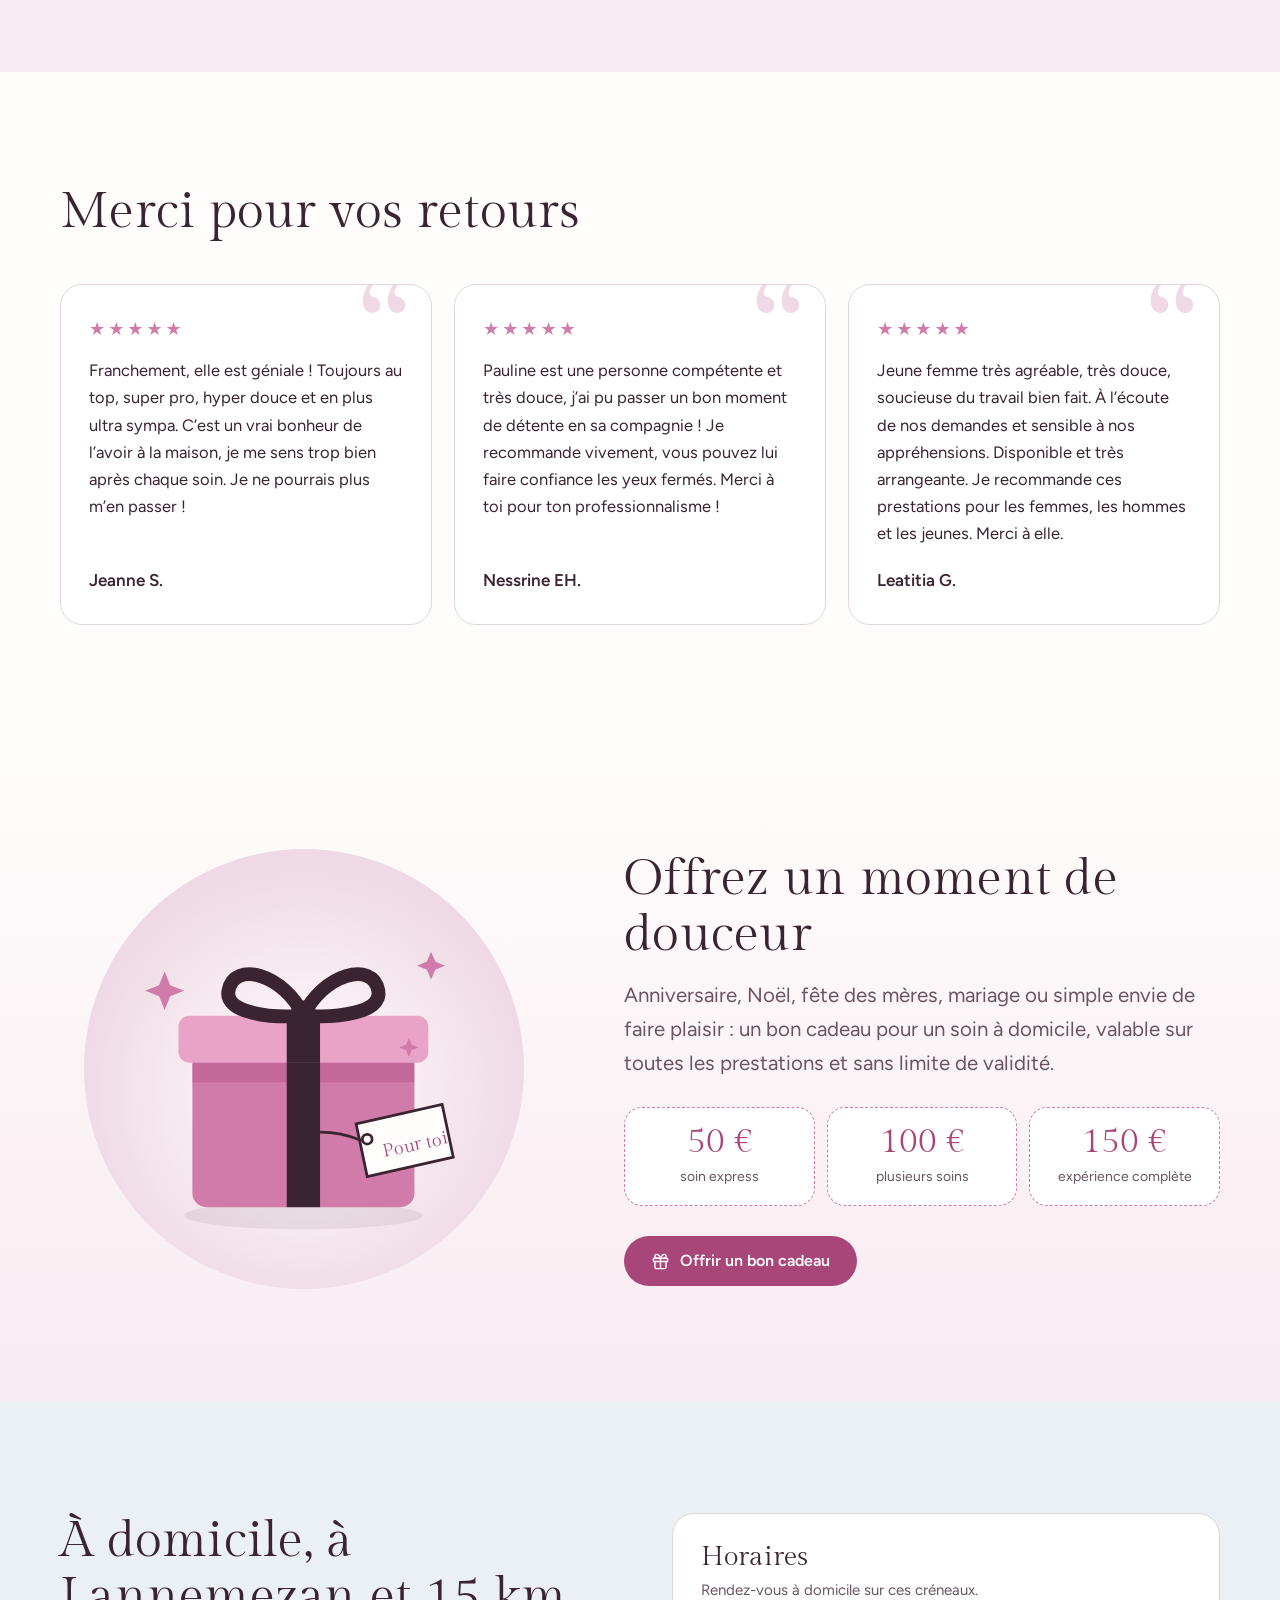
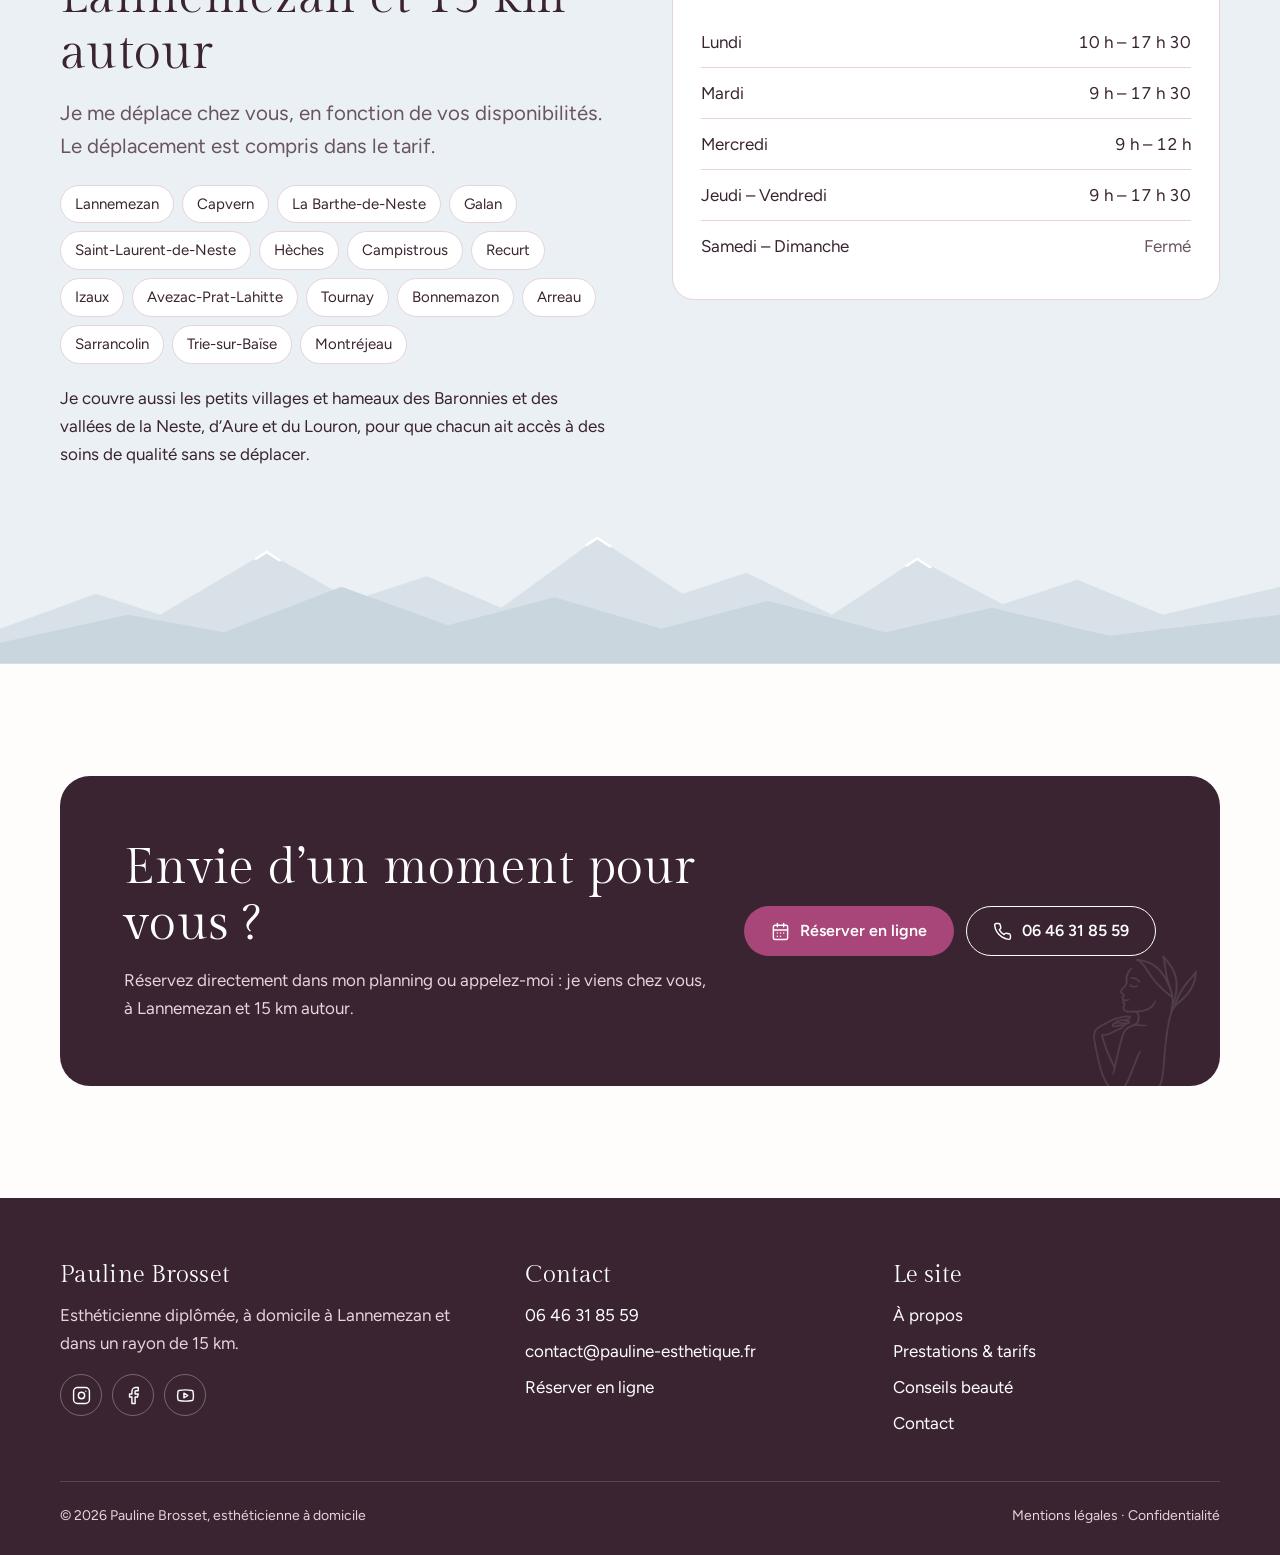
==== commit ba5e1877: "Illustrations sur toutes les pages, bons cadeaux mis en avant (paquet animé, menu) Co-Authored-By: C" ====
--- a/index.html
+++ b/index.html
@@ -26,7 +26,7 @@
   <div class="wrap">
     <a class="logo" href="/" aria-label="Pauline Brosset, accueil"><img src="/assets/img/logo.webp" alt="" width="58" height="58"><span>Pauline Brosset<small>Esthéticienne à domicile</small></span></a>
     <nav class="nav" id="nav" aria-label="Navigation principale">
-      <a href="/" aria-current=page>Accueil</a><a href="/a-propos-de-moi/">À propos</a><a href="/services-tarifs/">Prestations & tarifs</a><a href="/conseils-beaute/">Conseils beauté</a><a href="/contact/">Contact</a>
+      <a href="/" aria-current=page>Accueil</a><a href="/a-propos-de-moi/">À propos</a><a href="/services-tarifs/">Prestations & tarifs</a><a href="/conseils-beaute/">Conseils beauté</a><a href="/contact/">Contact</a><a class="nav-cadeau" href="/services-tarifs/#bons"><svg viewBox="0 0 24 24" fill="none" stroke="currentColor" stroke-width="1.8" stroke-linecap="round" stroke-linejoin="round" aria-hidden="true"><rect x="3" y="8" width="18" height="4" rx="1"/><path d="M12 8v13M19 12v7a2 2 0 0 1-2 2H7a2 2 0 0 1-2-2v-7M7.5 8a2.5 2.5 0 0 1 0-5C10 3 12 8 12 8s2-5 4.5-5a2.5 2.5 0 0 1 0 5"/></svg>Bons cadeaux</a>
     </nav>
     <a class="btn btn-plein btn-tel" href="tel:+33646318559" aria-label="Appeler le 06 46 31 85 59"><svg viewBox="0 0 24 24" fill="none" stroke="currentColor" stroke-width="1.8" stroke-linecap="round" stroke-linejoin="round" aria-hidden="true"><path d="M22 16.9v3a2 2 0 0 1-2.2 2 19.8 19.8 0 0 1-8.6-3.1 19.5 19.5 0 0 1-6-6A19.8 19.8 0 0 1 2.1 4.2 2 2 0 0 1 4.1 2h3a2 2 0 0 1 2 1.7c.1 1 .4 1.9.7 2.8a2 2 0 0 1-.5 2.1L8 9.9a16 16 0 0 0 6 6l1.3-1.3a2 2 0 0 1 2.1-.4c.9.3 1.8.6 2.8.7a2 2 0 0 1 1.7 2z"/></svg><span>06 46 31 85 59</span></a>
     <button class="burger" type="button" aria-label="Menu" aria-expanded="false" aria-controls="nav"><svg viewBox="0 0 24 24" fill="none" stroke="currentColor" stroke-width="1.8" stroke-linecap="round" stroke-linejoin="round" aria-hidden="true"><path d="M4 7h16M4 12h16M4 17h16"/></svg></button>
@@ -109,6 +109,37 @@
   <div class="sec-head"><h2>Merci pour vos retours</h2></div>
   <div class="avis">
     <figure class="avi"><div class="et" aria-label="5 étoiles sur 5">★★★★★</div><blockquote>Franchement, elle est géniale ! Toujours au top, super pro, hyper douce et en plus ultra sympa. C’est un vrai bonheur de l’avoir à la maison, je me sens trop bien après chaque soin. Je ne pourrais plus m’en passer !</blockquote><figcaption>Jeanne S.</figcaption></figure><figure class="avi"><div class="et" aria-label="5 étoiles sur 5">★★★★★</div><blockquote>Pauline est une personne compétente et très douce, j’ai pu passer un bon moment de détente en sa compagnie ! Je recommande vivement, vous pouvez lui faire confiance les yeux fermés. Merci à toi pour ton professionnalisme !</blockquote><figcaption>Nessrine EH.</figcaption></figure><figure class="avi"><div class="et" aria-label="5 étoiles sur 5">★★★★★</div><blockquote>Jeune femme très agréable, très douce, soucieuse du travail bien fait. À l’écoute de nos demandes et sensible à nos appréhensions. Disponible et très arrangeante. Je recommande ces prestations pour les femmes, les hommes et les jeunes. Merci à elle.</blockquote><figcaption>Leatitia G.</figcaption></figure>
+  </div>
+</div></section>
+
+<section class="sec cadeau-sec"><div class="wrap cadeau">
+  <div class="cadeau-ill"><svg class="paquet" viewBox="0 0 260 260" aria-hidden="true">
+<ellipse cx="130" cy="236" rx="86" ry="10" fill="#3A2431" opacity=".08"/>
+<g class="boite">
+<rect x="50" y="118" width="160" height="112" rx="10" fill="#D17BAA"/>
+<rect x="50" y="118" width="160" height="22" fill="#A8467A" opacity=".35"/>
+<rect x="118" y="118" width="24" height="112" fill="#3A2431"/>
+</g>
+<g class="couvercle">
+<rect x="40" y="92" width="180" height="34" rx="8" fill="#E9A3C6"/>
+<rect x="118" y="92" width="24" height="34" fill="#3A2431"/>
+<path d="M130 92c-14-30-50-40-54-18-3 16 30 20 54 18z" fill="none" stroke="#3A2431" stroke-width="10" stroke-linejoin="round"/>
+<path d="M130 92c14-30 50-40 54-18 3 16-30 20-54 18z" fill="none" stroke="#3A2431" stroke-width="10" stroke-linejoin="round"/>
+<circle cx="130" cy="90" r="9" fill="#3A2431"/>
+</g>
+<g class="etiquette">
+<path d="M168 170l62-14 8 38-62 14z" fill="#FFFDFC" stroke="#3A2431" stroke-width="2"/>
+<circle cx="176" cy="181" r="3.5" fill="none" stroke="#3A2431" stroke-width="2"/>
+<path d="M142 176c10 0 20 2 30 6" stroke="#3A2431" stroke-width="2" fill="none"/>
+<text x="186" y="190" font-family="Gilda Display, Georgia, serif" font-size="13" fill="#A8467A" transform="rotate(-12 205 182)">Pour toi</text>
+</g>
+<g class="brille" fill="#D17BAA"><path d="M30 60l4 10 10 4-10 4-4 10-4-10-10-4 10-4z"/><path d="M222 46l3 7 7 3-7 3-3 7-3-7-7-3 7-3z"/><path d="M206 108l2 5 5 2-5 2-2 5-2-5-5-2 5-2z"/></g>
+</svg></div>
+  <div>
+    <h2>Offrez un moment de douceur</h2>
+    <p class="lead" style="margin-top:16px">Anniversaire, Noël, fête des mères, mariage ou simple envie de faire plaisir : un bon cadeau pour un soin à domicile, valable sur toutes les prestations et sans limite de validité.</p>
+    <div class="montants"><a href="/contact/?bon=50#form"><b>50 €</b><span>soin express</span></a><a href="/contact/?bon=100#form"><b>100 €</b><span>plusieurs soins</span></a><a href="/contact/?bon=150#form"><b>150 €</b><span>expérience complète</span></a></div>
+    <div class="ctas"><a class="btn btn-rose" href="/contact/?bon=100#form"><svg viewBox="0 0 24 24" fill="none" stroke="currentColor" stroke-width="1.8" stroke-linecap="round" stroke-linejoin="round" aria-hidden="true"><rect x="3" y="8" width="18" height="4" rx="1"/><path d="M12 8v13M19 12v7a2 2 0 0 1-2 2H7a2 2 0 0 1-2-2v-7M7.5 8a2.5 2.5 0 0 1 0-5C10 3 12 8 12 8s2-5 4.5-5a2.5 2.5 0 0 1 0 5"/></svg>Offrir un bon cadeau</a></div>
   </div>
 </div></section>
 
--- a/assets/css/site.v2.css
+++ b/assets/css/site.v2.css
@@ -44,12 +44,12 @@
 .logo span{font-family:var(--display);font-size:22px;line-height:1.05}
 .logo small{display:block;font-family:var(--texte);font-size:12px;letter-spacing:.04em;color:var(--rose)}
 .nav{display:flex;gap:26px}
-.nav a{color:var(--encre);text-decoration:none;font-size:15.5px;font-weight:500;padding:6px 0;border-bottom:1.5px solid transparent}
+.nav a{white-space:nowrap;color:var(--encre);text-decoration:none;font-size:15.5px;font-weight:500;padding:6px 0;border-bottom:1.5px solid transparent}
 .nav a:hover,.nav a[aria-current]{border-color:var(--rose)}
-.top .btn{min-height:44px;padding:0 20px;font-size:15px}
+.top .btn{white-space:nowrap;min-height:44px;padding:0 20px;font-size:15px}
 .burger{display:none;width:46px;height:46px;border-radius:50%;border:1.5px solid var(--ligne);background:#fff;align-items:center;justify-content:center;cursor:pointer;color:var(--encre)}
 .burger svg{width:22px;height:22px}
-@media (max-width:980px){
+@media (max-width:1180px){
   .nav{position:fixed;inset:78px 0 auto 0;flex-direction:column;gap:0;background:var(--blanc);padding:8px 16px 20px;border-bottom:1px solid var(--ligne);box-shadow:0 30px 40px -30px rgba(58,36,49,.35);transform:translateY(-12px);opacity:0;visibility:hidden;transition:.25s}
   .nav.open{transform:none;opacity:1;visibility:visible}
   .nav a{padding:14px 4px;border-bottom:1px solid var(--ligne);font-size:17px}
@@ -71,7 +71,7 @@
 .arche .ph{aspect-ratio:4/5;border-radius:999px 999px var(--r) var(--r);overflow:hidden;background:var(--poudre-2)}
 .arche .ph img{width:100%;height:100%;object-fit:cover}
 .arche .trait{position:absolute;left:-58px;bottom:-34px;width:190px;opacity:.9;filter:drop-shadow(0 1px 0 rgba(0,0,0,.02))}
-.arche .badge{position:absolute;right:-12px;top:12%;background:#fff;border:1px solid var(--ligne);border-radius:18px;padding:14px 18px;box-shadow:0 24px 40px -28px rgba(58,36,49,.5);font-size:14px;line-height:1.35}
+.arche .badge{position:absolute;right:10px;top:12%;background:#fff;border:1px solid var(--ligne);border-radius:18px;padding:14px 18px;box-shadow:0 24px 40px -28px rgba(58,36,49,.5);font-size:14px;line-height:1.35}
 .arche .badge b{display:block;font-family:var(--display);font-size:24px;font-weight:400;color:var(--rose)}
 @media (max-width:860px){
   .hero .wrap{grid-template-columns:1fr}
@@ -313,3 +313,62 @@
   .arche .rond,.bandeau .piste,.titre-anim span,.hero .arche .ph,.arche .badge,.hero .lead,.hero .ctas,.hero .kicker{animation:none!important}
   .branche .d{stroke-dashoffset:0;animation:none}
 }
+
+/* ===== V2b : illustrations des pages + bons cadeaux ===== */
+.ill{display:grid;place-items:center;width:84px;height:84px;border-radius:50%;background:var(--poudre);color:var(--rose);margin-bottom:16px}
+.ill svg{width:54px;height:54px}
+.valeur .ill{transition:transform .4s}
+.valeur:hover .ill{transform:rotate(-8deg)}
+.mh-ill{display:grid;place-items:center;width:112px;height:112px;border-radius:50%;background:var(--poudre);color:var(--rose);flex:none;border:5px solid var(--blanc);box-shadow:0 0 0 1px var(--ligne)}
+.mh-ill svg{width:70px;height:70px}
+@media (max-width:560px){.mh-ill{width:84px;height:84px}.mh-ill svg{width:52px;height:52px}}
+.bon .ill{margin:0 auto 4px}
+
+/* en-tête de page avec photo */
+.phead.a-photo .wrap{display:grid;grid-template-columns:1fr auto;gap:40px;align-items:center}
+.ph-side{position:relative;width:clamp(200px,24vw,300px)}
+.ph-rond{aspect-ratio:1;border-radius:50%;overflow:hidden;border:8px solid var(--blanc);box-shadow:0 30px 50px -34px rgba(58,36,49,.6);animation:monte 1s cubic-bezier(.2,.8,.2,1) both}
+.ph-rond img{width:100%;height:100%;object-fit:cover}
+.ph-pic{position:absolute;left:-26px;bottom:6px;width:92px;height:92px;border-radius:50%;background:#fff;color:var(--rose);display:grid;place-items:center;box-shadow:0 16px 30px -18px rgba(58,36,49,.6);animation:flotte 7s ease-in-out infinite}
+.ph-pic svg{width:58px;height:58px}
+.phead.a-photo .branche{display:none}
+@media (max-width:860px){.phead.a-photo .wrap{grid-template-columns:1fr}.ph-side{width:180px;margin-top:8px}.phead.a-photo .branche{display:none}}
+
+/* conseils : illustration par article */
+.article{max-width:920px;display:grid;grid-template-columns:150px 1fr;gap:clamp(20px,4vw,48px);align-items:start}
+.art-ill{position:sticky;top:110px;display:grid;place-items:center;width:150px;height:150px;border-radius:50%;background:var(--poudre);color:var(--rose)}
+.art-ill svg{width:96px;height:96px}
+@media (max-width:720px){.article{grid-template-columns:1fr}.art-ill{position:static;width:110px;height:110px}.art-ill svg{width:70px;height:70px}}
+
+/* contact */
+.coord-ill{display:flex;gap:16px;align-items:center;background:var(--poudre);border-radius:var(--r);padding:18px 20px}
+.coord-ill .ill{margin:0;width:76px;height:76px;background:#fff;flex:none}
+.coord-ill .ill svg{width:48px;height:48px}
+.coord-ill p{margin:0;font-size:15.5px;color:var(--encre-2)}
+.coord-ill b{display:block;color:var(--encre);font-size:17px}
+
+/* bons cadeaux mis en avant */
+.nav-cadeau{display:inline-flex;align-items:center;gap:6px;color:var(--rose)!important;font-weight:600!important}
+.nav-cadeau svg{width:17px;height:17px}
+.cadeau-sec{background:linear-gradient(180deg,var(--blanc) 0%,var(--poudre) 100%)}
+.cadeau{display:grid;grid-template-columns:.9fr 1.1fr;gap:clamp(32px,6vw,80px);align-items:center}
+.cadeau-ill{position:relative;display:grid;place-items:center;aspect-ratio:1;max-width:440px;width:100%;justify-self:center;border-radius:50%;background:radial-gradient(circle at 50% 55%,#fff 0%,var(--poudre-2) 70%)}
+.cadeau-ill.petit{max-width:200px;flex:none}
+.paquet{width:82%;overflow:visible}
+.paquet .couvercle{transform-origin:130px 126px;animation:couvercle 4.5s ease-in-out infinite}
+.paquet .etiquette{transform-origin:150px 176px;animation:balance 3.2s ease-in-out infinite}
+.paquet .brille path{transform-box:fill-box;transform-origin:center;animation:brille 2.4s ease-in-out infinite}
+.paquet .brille path:nth-child(2){animation-delay:.8s}.paquet .brille path:nth-child(3){animation-delay:1.6s}
+@keyframes couvercle{0%,70%,100%{transform:none}78%{transform:translateY(-10px) rotate(-4deg)}86%{transform:translateY(-4px) rotate(2deg)}}
+@keyframes balance{0%,100%{transform:rotate(0)}50%{transform:rotate(5deg)}}
+@keyframes brille{0%,100%{transform:scale(.6);opacity:.4}50%{transform:scale(1.15);opacity:1}}
+.montants{display:grid;grid-template-columns:repeat(3,1fr);gap:12px;margin-top:26px}
+.montants a{background:#fff;border:1.5px dashed var(--rose-vif);border-radius:18px;padding:16px 12px;text-align:center;text-decoration:none;color:var(--encre);transition:transform .3s,background .3s}
+.montants a:hover{transform:translateY(-3px);background:var(--poudre)}
+.montants b{display:block;font-family:var(--display);font-weight:400;font-size:34px;color:var(--rose);line-height:1.1}
+.montants span{font-size:14px;color:var(--encre-2)}
+.bons-head{display:flex;gap:clamp(20px,4vw,48px);align-items:center;margin-bottom:44px}
+@media (max-width:860px){.cadeau{grid-template-columns:1fr}.cadeau-ill{max-width:300px}.bons-head{flex-direction:column;align-items:flex-start}.cadeau-ill.petit{max-width:160px;justify-self:start}}
+@media (max-width:420px){.montants{grid-template-columns:1fr}}
+@media (max-width:1180px){.nav-cadeau{border-bottom:1px solid var(--ligne)!important}}
+@media (prefers-reduced-motion:reduce){.paquet *,.ph-rond,.ph-pic{animation:none!important}}
